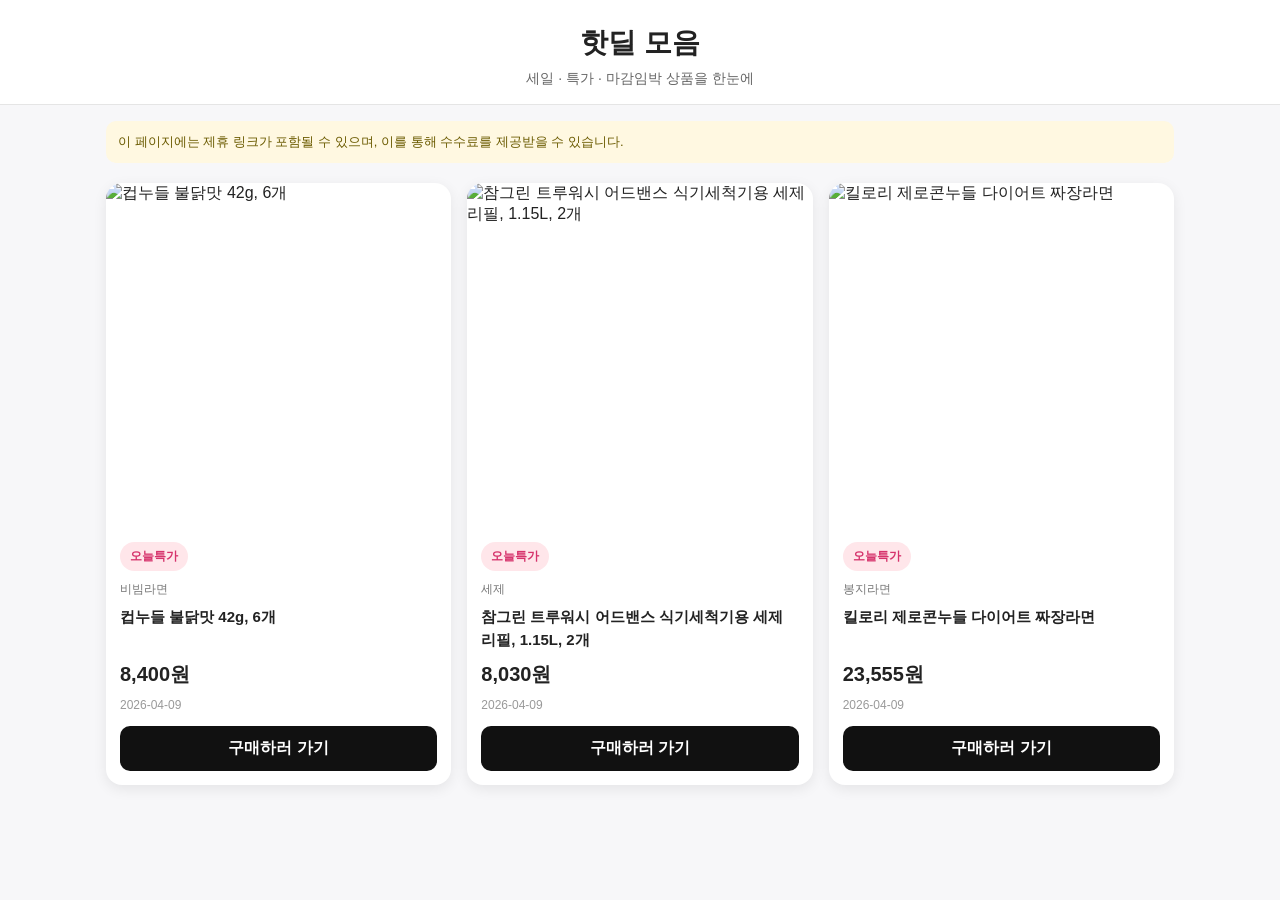
==== index.html @ a5029c5d "Add files via upload" ====
<!DOCTYPE html>
<html lang="ko">
<head>
  <meta charset="UTF-8" />
  <meta name="viewport" content="width=device-width, initial-scale=1.0" />
  <title>핫딜 모음</title>
  <link rel="stylesheet" href="style.css" />
</head>
<body>
  <header class="header">
    <h1>핫딜 모음</h1>
    <p>세일 · 특가 · 마감임박 상품을 한눈에</p>
  </header>

  <section class="notice">
    <p>이 페이지에는 제휴 링크가 포함될 수 있으며, 이를 통해 수수료를 제공받을 수 있습니다.</p>
  </section>

  <main class="container">
    <div id="deal-list" class="deal-grid"></div>
  </main>

  <script src="script.js"></script>
</body>
</html>
---- style.css ----
* {
  box-sizing: border-box;
}

body {
  margin: 0;
  font-family: Arial, sans-serif;
  background: #f7f7f9;
  color: #222;
}

.header {
  background: white;
  padding: 24px 16px 16px;
  text-align: center;
  border-bottom: 1px solid #e5e5e5;
}

.header h1 {
  margin: 0 0 8px;
  font-size: 28px;
}

.header p {
  margin: 0;
  color: #666;
  font-size: 14px;
}

.notice {
  max-width: 1100px;
  margin: 16px auto 0;
  padding: 0 16px;
}

.notice p {
  margin: 0;
  background: #fff8e1;
  color: #6b5b00;
  padding: 12px;
  border-radius: 10px;
  font-size: 13px;
}

.container {
  max-width: 1100px;
  margin: 20px auto;
  padding: 0 16px 30px;
}

.deal-grid {
  display: grid;
  grid-template-columns: repeat(auto-fit, minmax(220px, 1fr));
  gap: 16px;
}

.deal-card {
  background: white;
  border-radius: 16px;
  overflow: hidden;
  box-shadow: 0 4px 14px rgba(0, 0, 0, 0.08);
}

.deal-card img {
  width: 100%;
  aspect-ratio: 1 / 1;
  object-fit: cover;
  display: block;
}

.deal-content {
  padding: 14px;
}

.badge {
  display: inline-block;
  padding: 6px 10px;
  border-radius: 999px;
  background: #ffe6ea;
  color: #d6336c;
  font-size: 12px;
  font-weight: bold;
  margin-bottom: 10px;
}

.category {
  font-size: 12px;
  color: #777;
  margin-bottom: 8px;
}

.title {
  font-size: 15px;
  font-weight: bold;
  line-height: 1.5;
  margin-bottom: 10px;
  min-height: 45px;
}

.price {
  font-size: 20px;
  font-weight: bold;
  margin-bottom: 10px;
}

.date {
  font-size: 12px;
  color: #999;
  margin-bottom: 14px;
}

.buy-button {
  display: inline-block;
  width: 100%;
  text-align: center;
  text-decoration: none;
  background: #111;
  color: white;
  padding: 12px;
  border-radius: 10px;
  font-weight: bold;
}
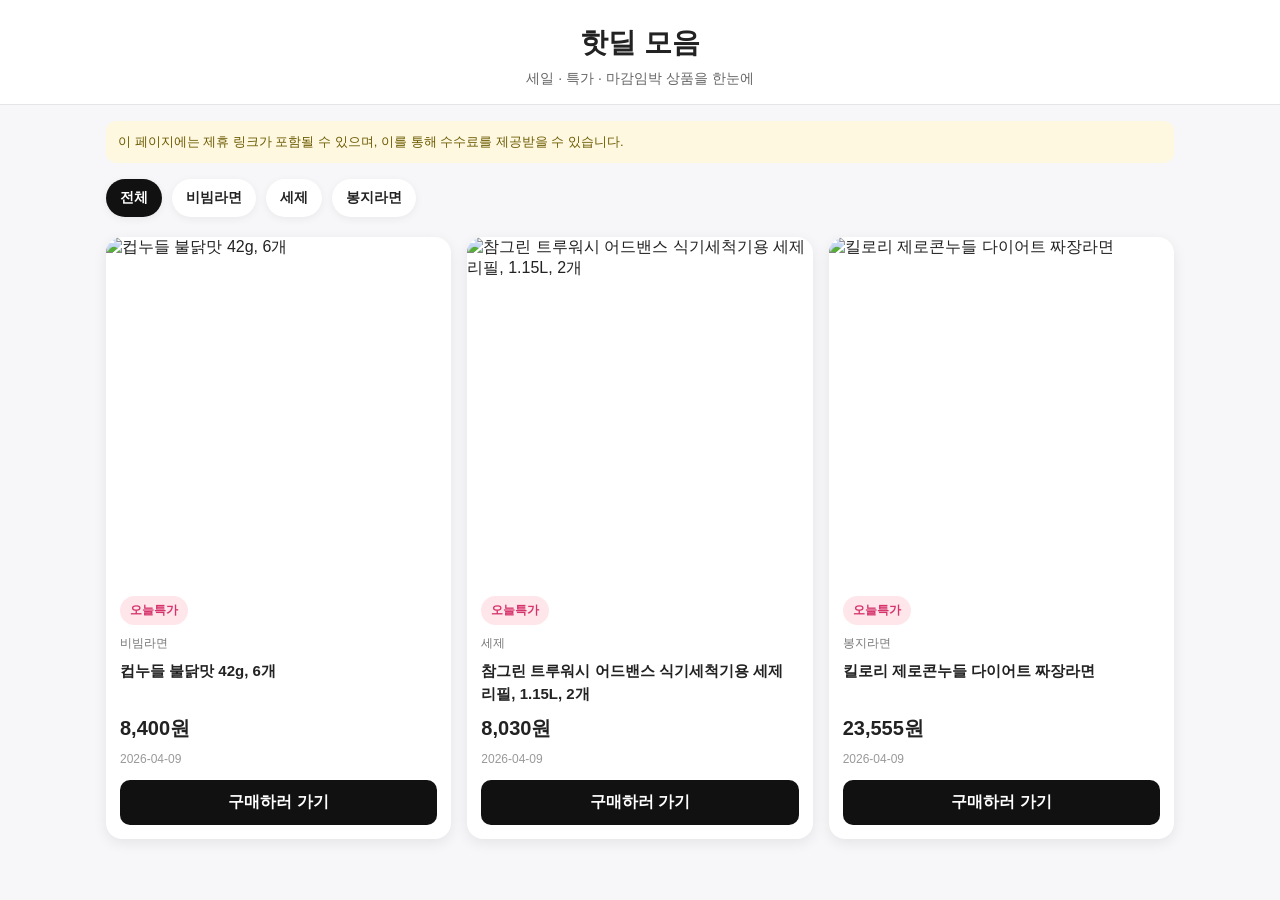
==== commit 1ed46ae7: "Add files via upload" ====
--- a/index.html
+++ b/index.html
@@ -16,6 +16,10 @@
     <p>이 페이지에는 제휴 링크가 포함될 수 있으며, 이를 통해 수수료를 제공받을 수 있습니다.</p>
   </section>
 
+  <section class="filter-wrap">
+  <div id="category-buttons" class="category-buttons"></div>
+</section>
+
   <main class="container">
     <div id="deal-list" class="deal-grid"></div>
   </main>
--- a/style.css
+++ b/style.css
@@ -119,4 +119,32 @@
   padding: 12px;
   border-radius: 10px;
   font-weight: bold;
-}+}
+.filter-wrap {
+  max-width: 1100px;
+  margin: 16px auto 0;
+  padding: 0 16px;
+}
+
+.category-buttons {
+  display: flex;
+  flex-wrap: wrap;
+  gap: 10px;
+}
+
+.category-button {
+  border: none;
+  background: white;
+  color: #222;
+  padding: 10px 14px;
+  border-radius: 999px;
+  font-size: 14px;
+  font-weight: bold;
+  cursor: pointer;
+  box-shadow: 0 2px 8px rgba(0, 0, 0, 0.06);
+}
+
+.category-button.active {
+  background: #111;
+  color: white;
+}
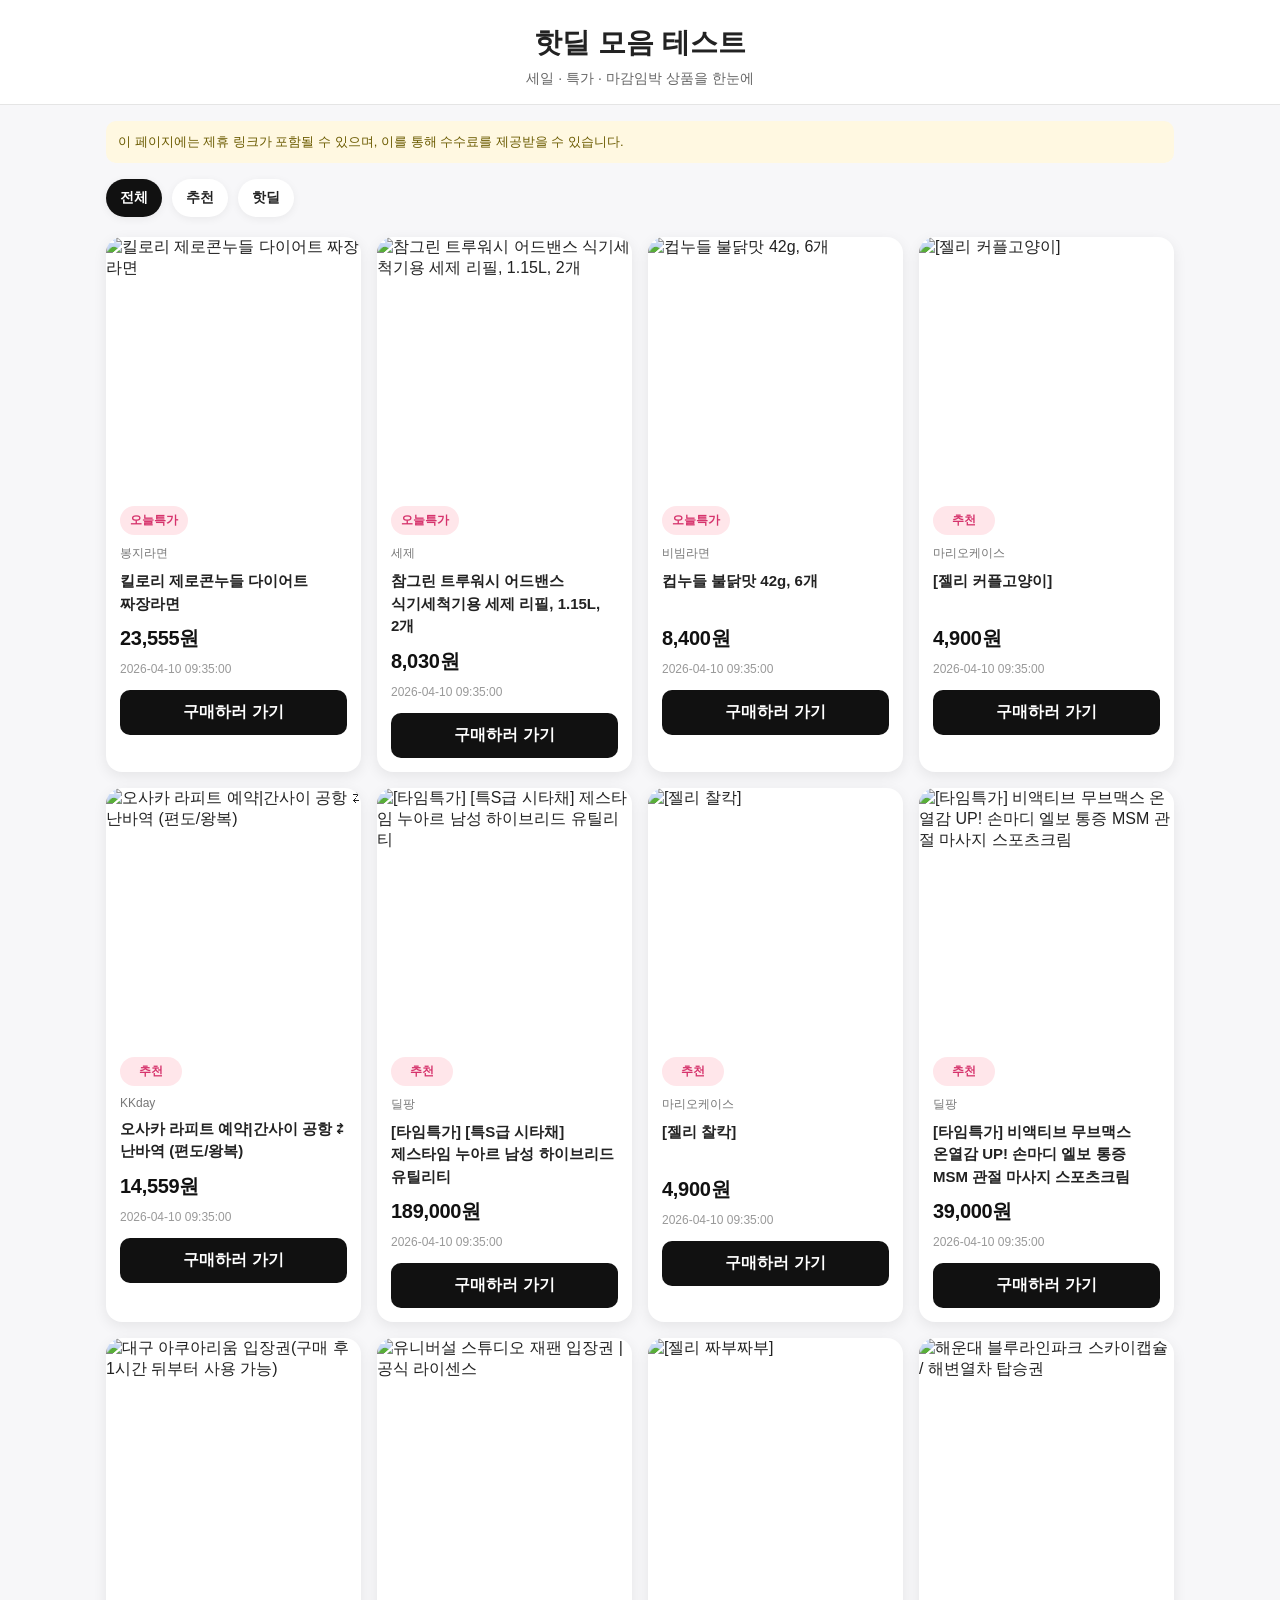
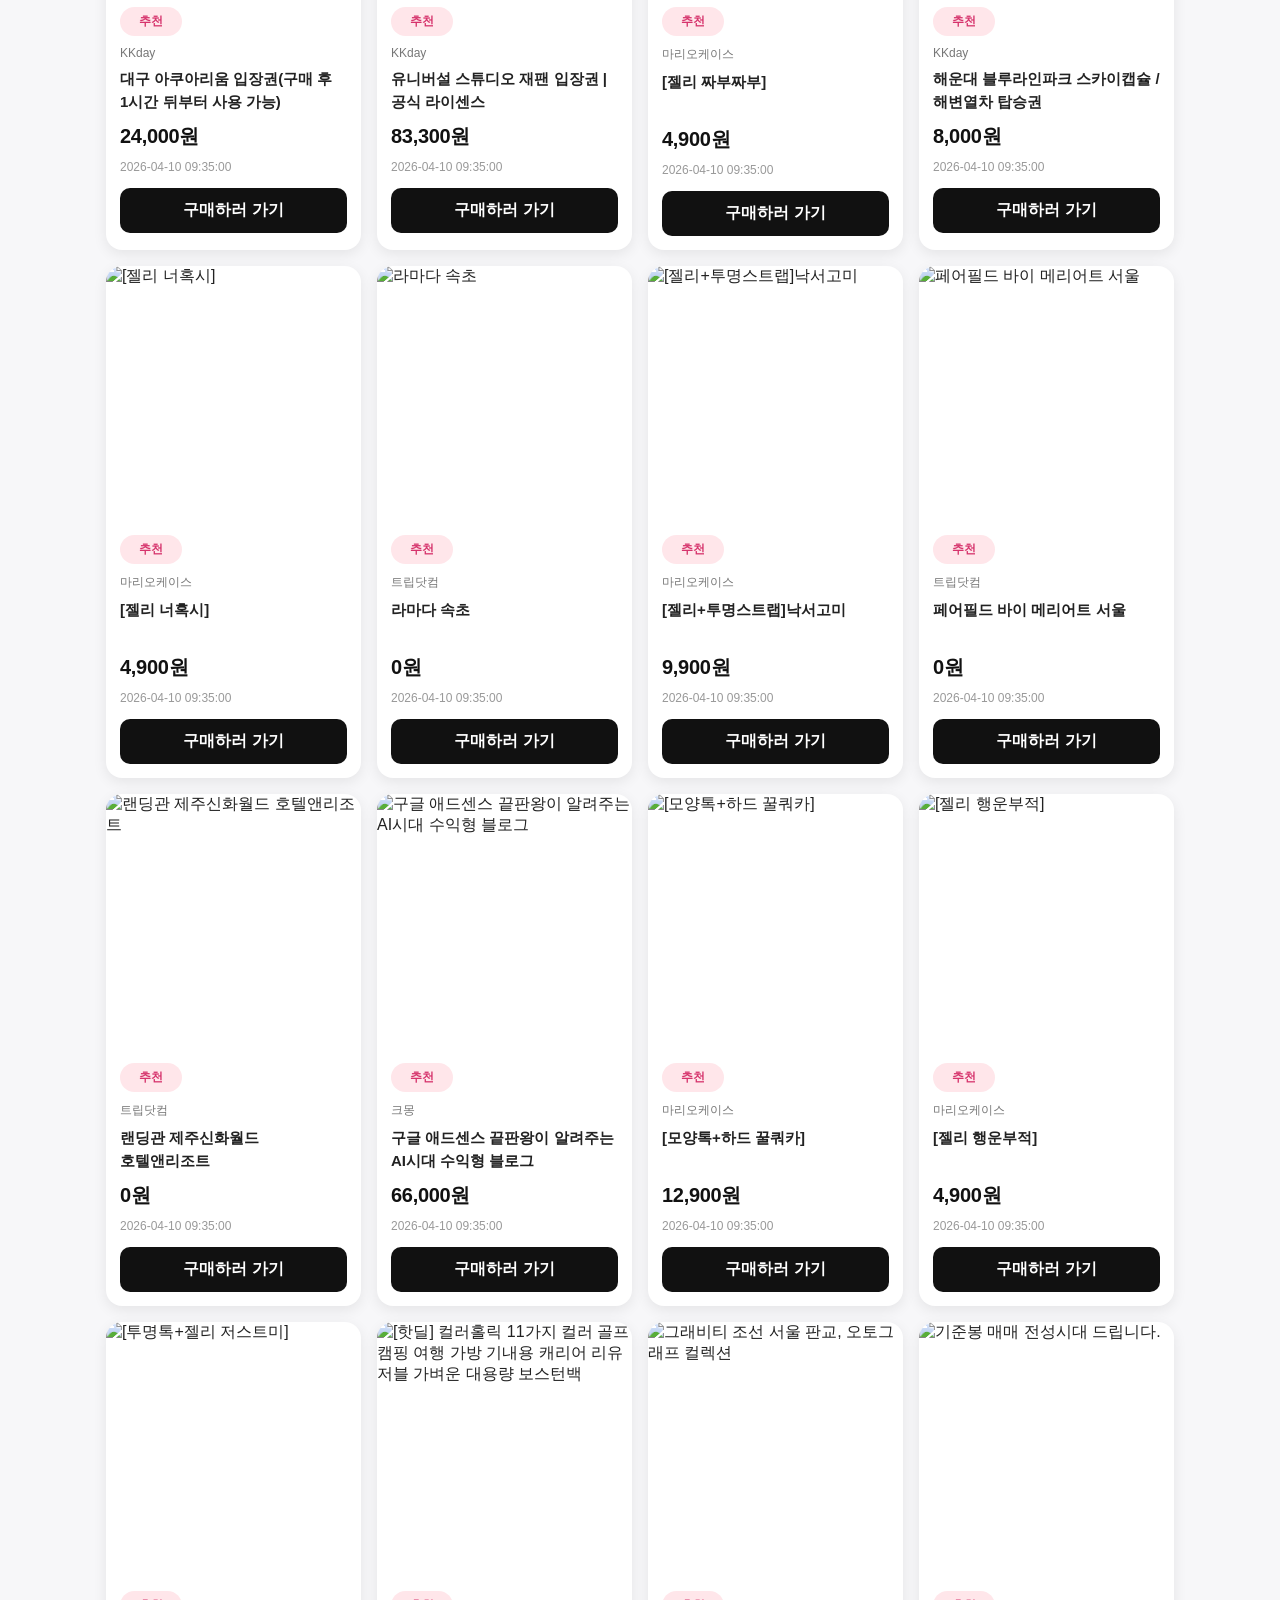
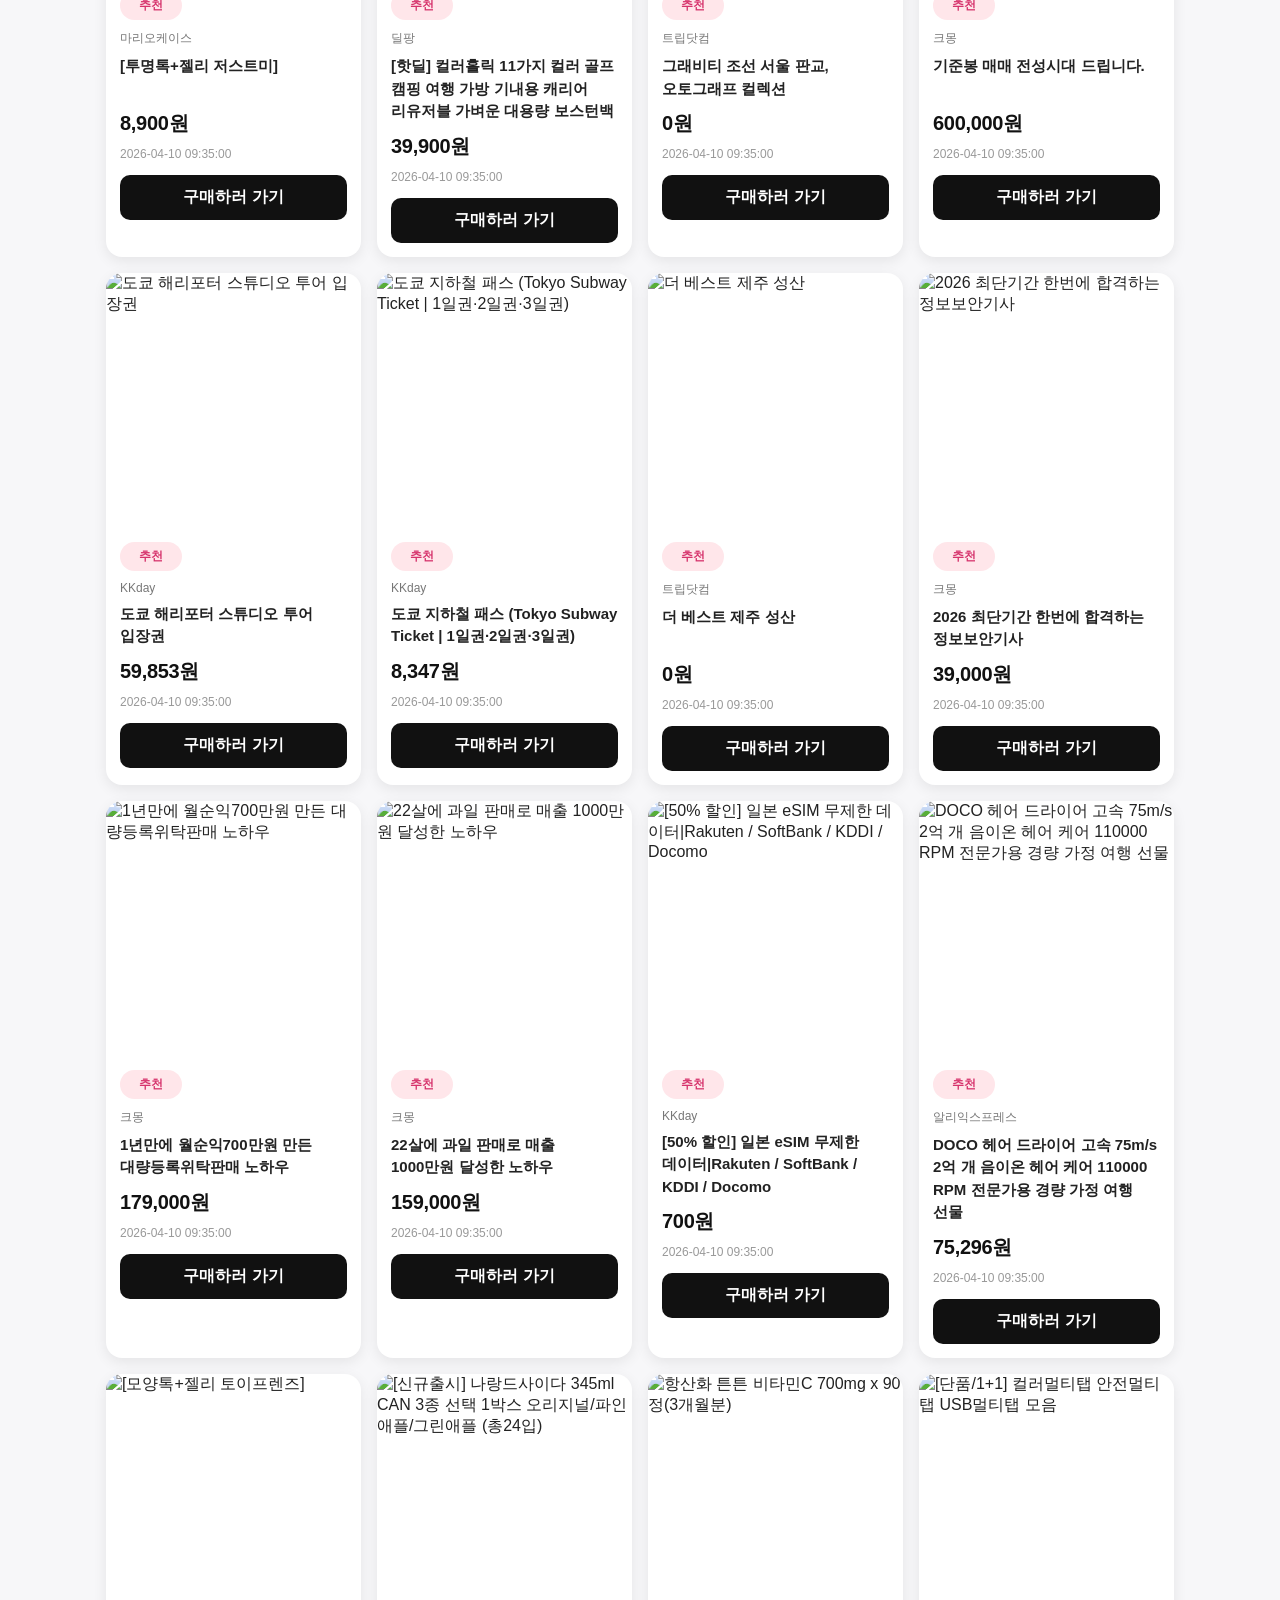
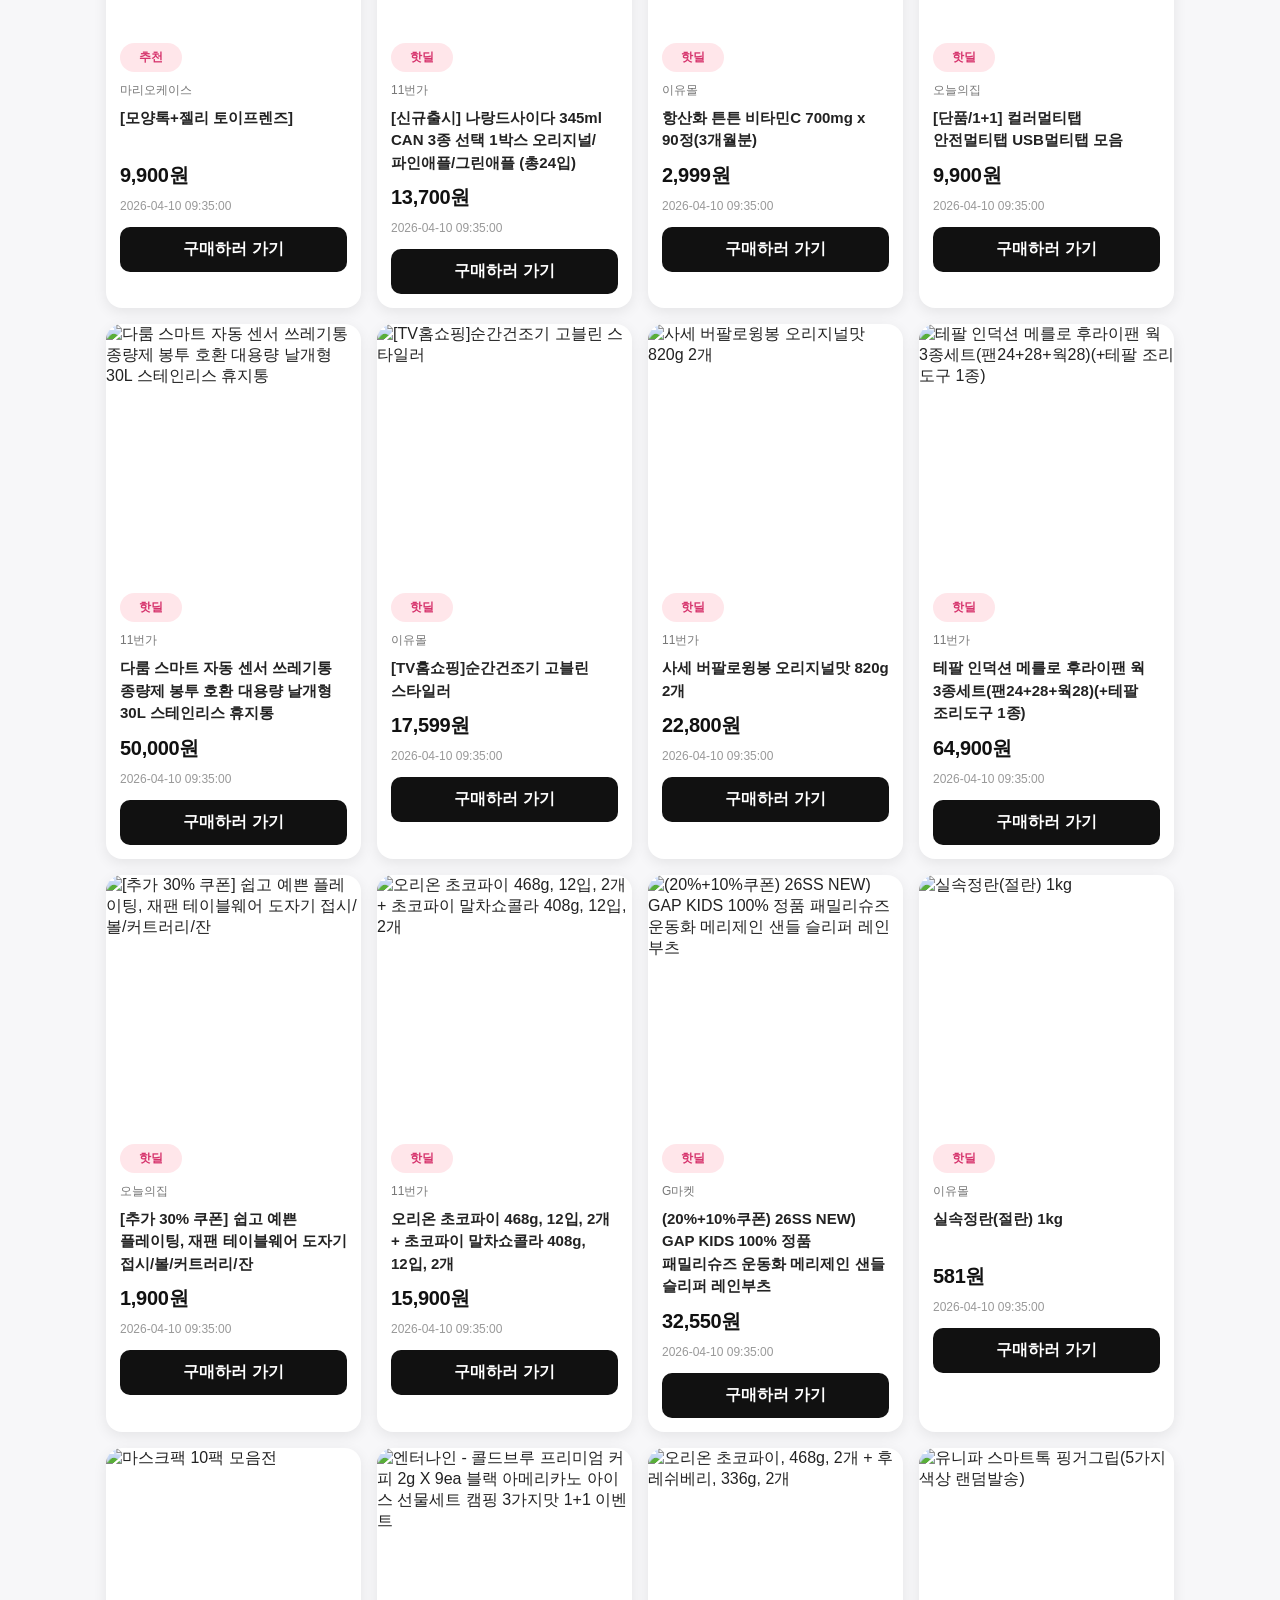
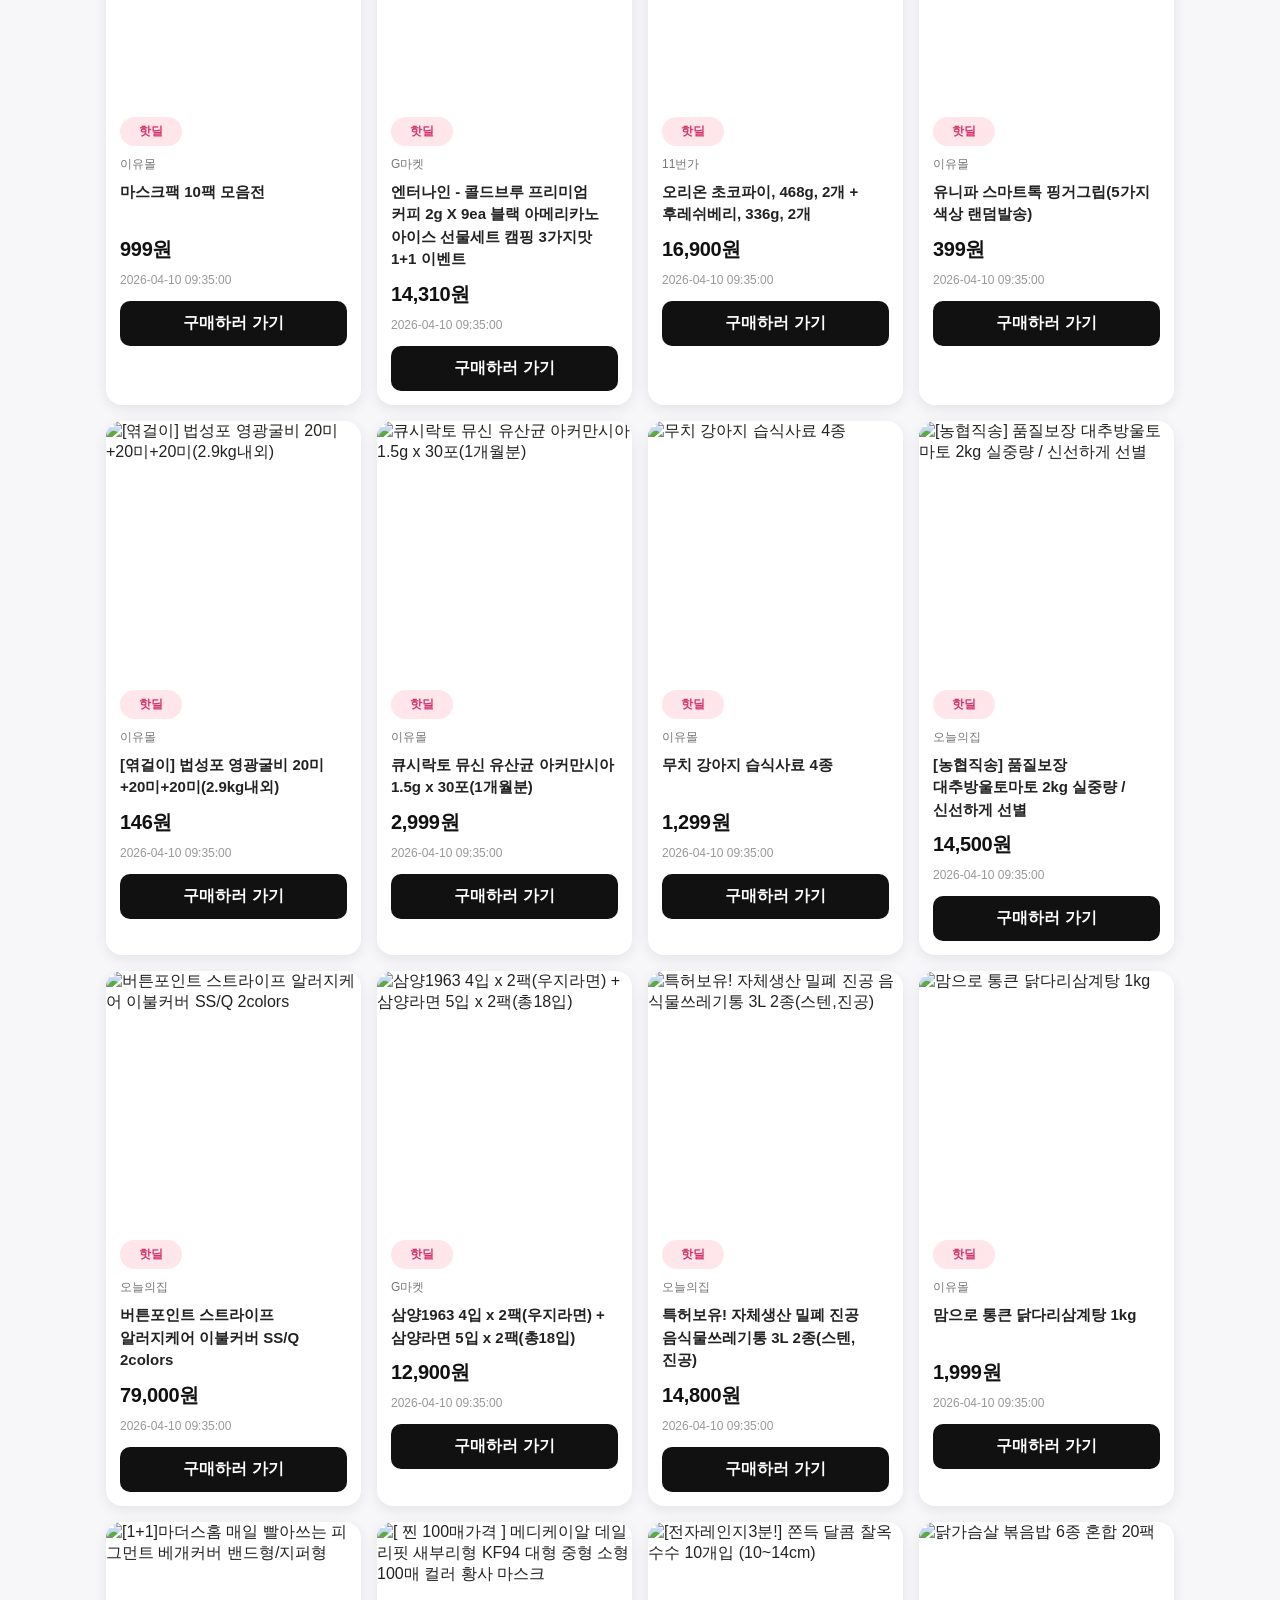
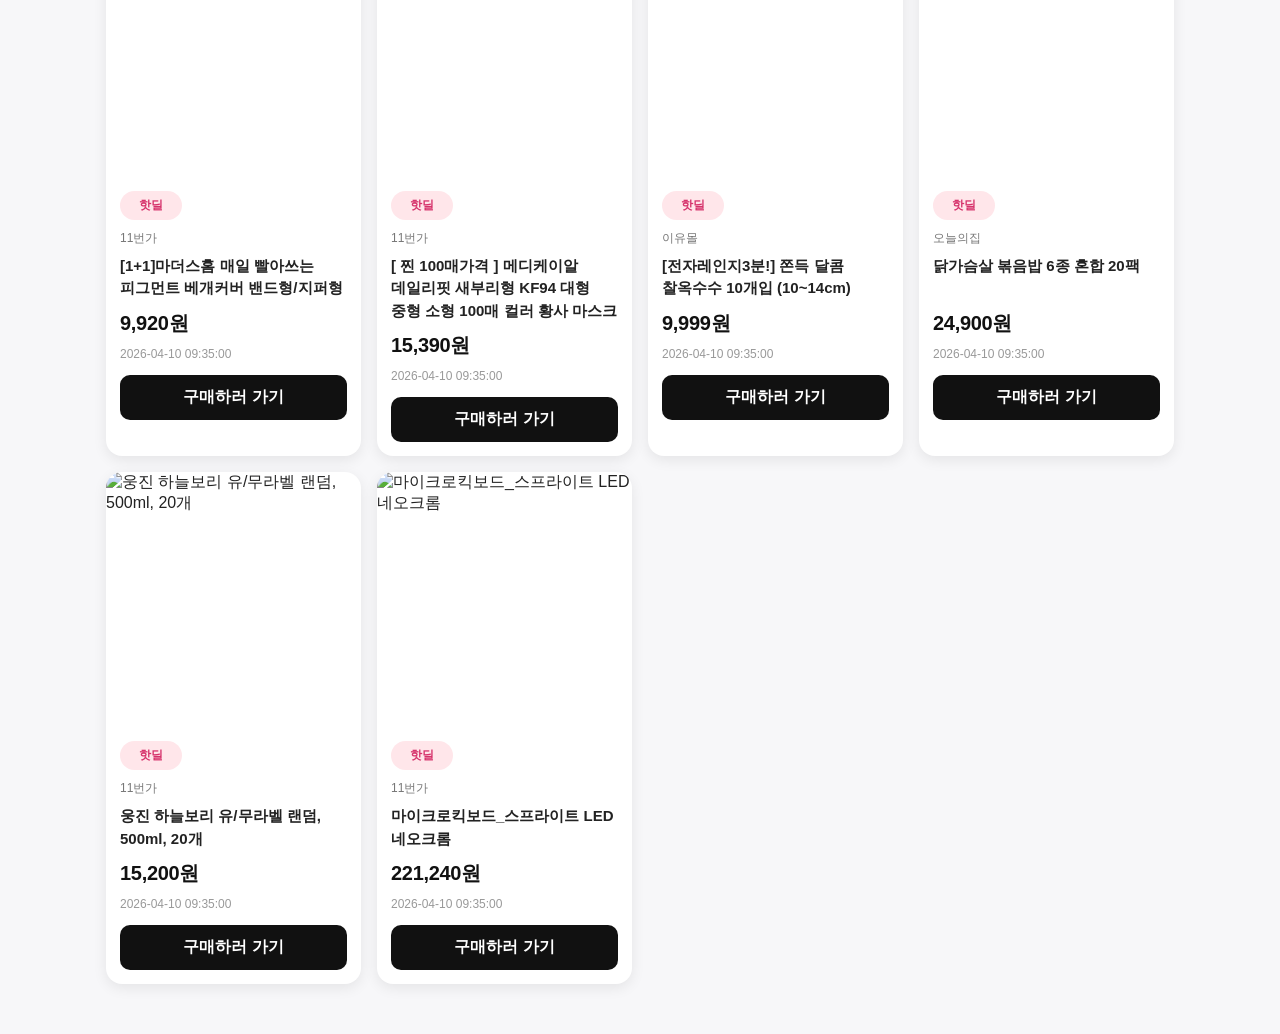
==== commit efa9b2a3: "update root index" ====
--- a/index.html
+++ b/index.html
@@ -8,7 +8,7 @@
 </head>
 <body>
   <header class="header">
-    <h1>핫딜 모음</h1>
+    <h1>핫딜 모음 테스트</h1>
     <p>세일 · 특가 · 마감임박 상품을 한눈에</p>
   </header>
 
--- a/style.css
+++ b/style.css
@@ -148,3 +148,41 @@
   background: #111;
   color: white;
 }
+
+.empty-message {
+  background: white;
+  padding: 20px;
+  border-radius: 16px;
+  text-align: center;
+  color: #666;
+  box-shadow: 0 4px 14px rgba(0, 0, 0, 0.06);
+}
+
+.deal-card {
+  transition: transform 0.15s ease, box-shadow 0.15s ease;
+}
+
+.deal-card:hover {
+  transform: translateY(-3px);
+  box-shadow: 0 8px 18px rgba(0, 0, 0, 0.12);
+}
+
+.badge {
+  display: inline-flex;
+  align-items: center;
+  justify-content: center;
+  min-width: 62px;
+}
+
+.price {
+  color: #111;
+  letter-spacing: -0.3px;
+}
+
+.title {
+  word-break: keep-all;
+}
+
+.buy-button:hover {
+  opacity: 0.92;
+}
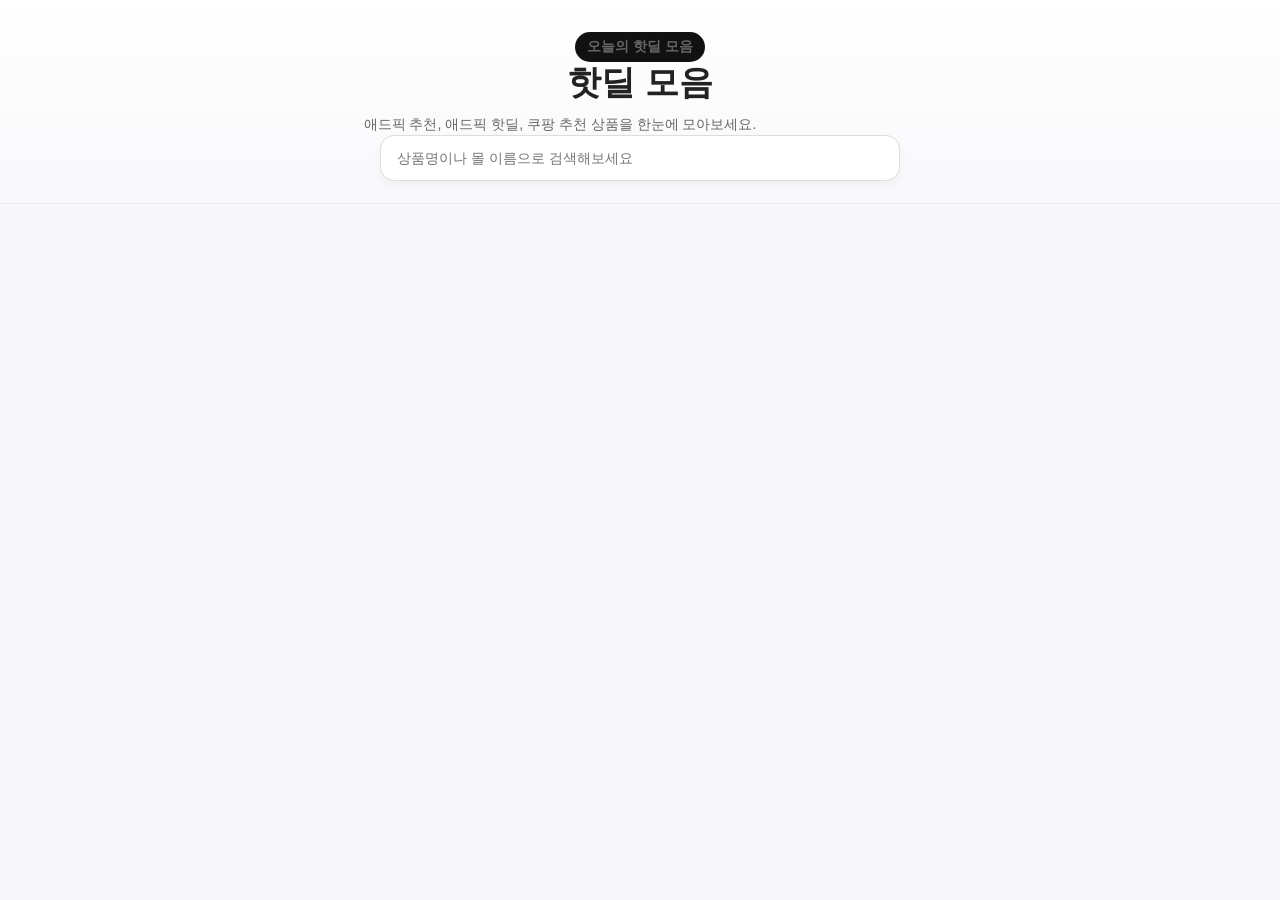
==== commit 8abeb9fb: "auto update deals" ====
--- a/index.html
+++ b/index.html
@@ -7,23 +7,21 @@
   <link rel="stylesheet" href="style.css" />
 </head>
 <body>
-  <header class="header">
-    <h1>핫딜 모음 테스트</h1>
-    <p>세일 · 특가 · 마감임박 상품을 한눈에</p>
-  </header>
+<header class="header">
+  <div class="header-inner">
+    <p class="header-badge">오늘의 핫딜 모음</p>
+    <h1>핫딜 모음</h1>
+    <p class="header-desc">
+      애드픽 추천, 애드픽 핫딜, 쿠팡 추천 상품을 한눈에 모아보세요.
+    </p>
 
-  <section class="notice">
-    <p>이 페이지에는 제휴 링크가 포함될 수 있으며, 이를 통해 수수료를 제공받을 수 있습니다.</p>
-  </section>
-
-  <section class="filter-wrap">
-  <div id="category-buttons" class="category-buttons"></div>
-</section>
-
-  <main class="container">
-    <div id="deal-list" class="deal-grid"></div>
-  </main>
-
-  <script src="script.js"></script>
-</body>
-</html>+    <div class="search-wrap">
+      <input
+        type="text"
+        id="search-input"
+        class="search-input"
+        placeholder="상품명이나 몰 이름으로 검색해보세요"
+      />
+    </div>
+  </div>
+</header>
--- a/style.css
+++ b/style.css
@@ -185,4 +185,96 @@
 
 .buy-button:hover {
   opacity: 0.92;
+}
+.commission {
+  font-size: 13px;
+  color: #d6336c;
+  font-weight: 700;
+  margin-bottom: 10px;
+}
+.header {
+  background: linear-gradient(180deg, #ffffff 0%, #f8f8fb 100%);
+  padding: 32px 16px 22px;
+  text-align: center;
+  border-bottom: 1px solid #ececf2;
+}
+
+.header-inner {
+  max-width: 780px;
+  margin: 0 auto;
+}
+
+.header-badge {
+  display: inline-block;
+  margin: 0 0 12px;
+  padding: 6px 12px;
+  border-radius: 999px;
+  background: #111;
+  color: white;
+  font-size: 12px;
+  font-weight: 700;
+}
+
+.header h1 {
+  margin: 0 0 10px;
+  font-size: 34px;
+  line-height: 1.2;
+}
+
+.header-desc {
+  margin: 0 auto 18px;
+  color: #666;
+  font-size: 15px;
+  line-height: 1.6;
+  max-width: 620px;
+}
+
+.search-wrap {
+  display: flex;
+  justify-content: center;
+}
+
+.search-input {
+  width: 100%;
+  max-width: 520px;
+  padding: 14px 16px;
+  border: 1px solid #ddd;
+  border-radius: 14px;
+  font-size: 14px;
+  outline: none;
+  background: white;
+  box-shadow: 0 4px 10px rgba(0, 0, 0, 0.04);
+}
+
+.search-input:focus {
+  border-color: #111;
+}
+
+.filter-wrap {
+  max-width: 1100px;
+  margin: 18px auto 0;
+  padding: 0 16px;
+}
+
+.category-buttons {
+  display: flex;
+  flex-wrap: wrap;
+  gap: 10px;
+}
+
+.category-button {
+  border: none;
+  background: white;
+  color: #222;
+  padding: 10px 14px;
+  border-radius: 999px;
+  font-size: 14px;
+  font-weight: 700;
+  cursor: pointer;
+  box-shadow: 0 2px 8px rgba(0, 0, 0, 0.06);
+}
+
+.category-button.active {
+  background: #111;
+  color: white;
 }
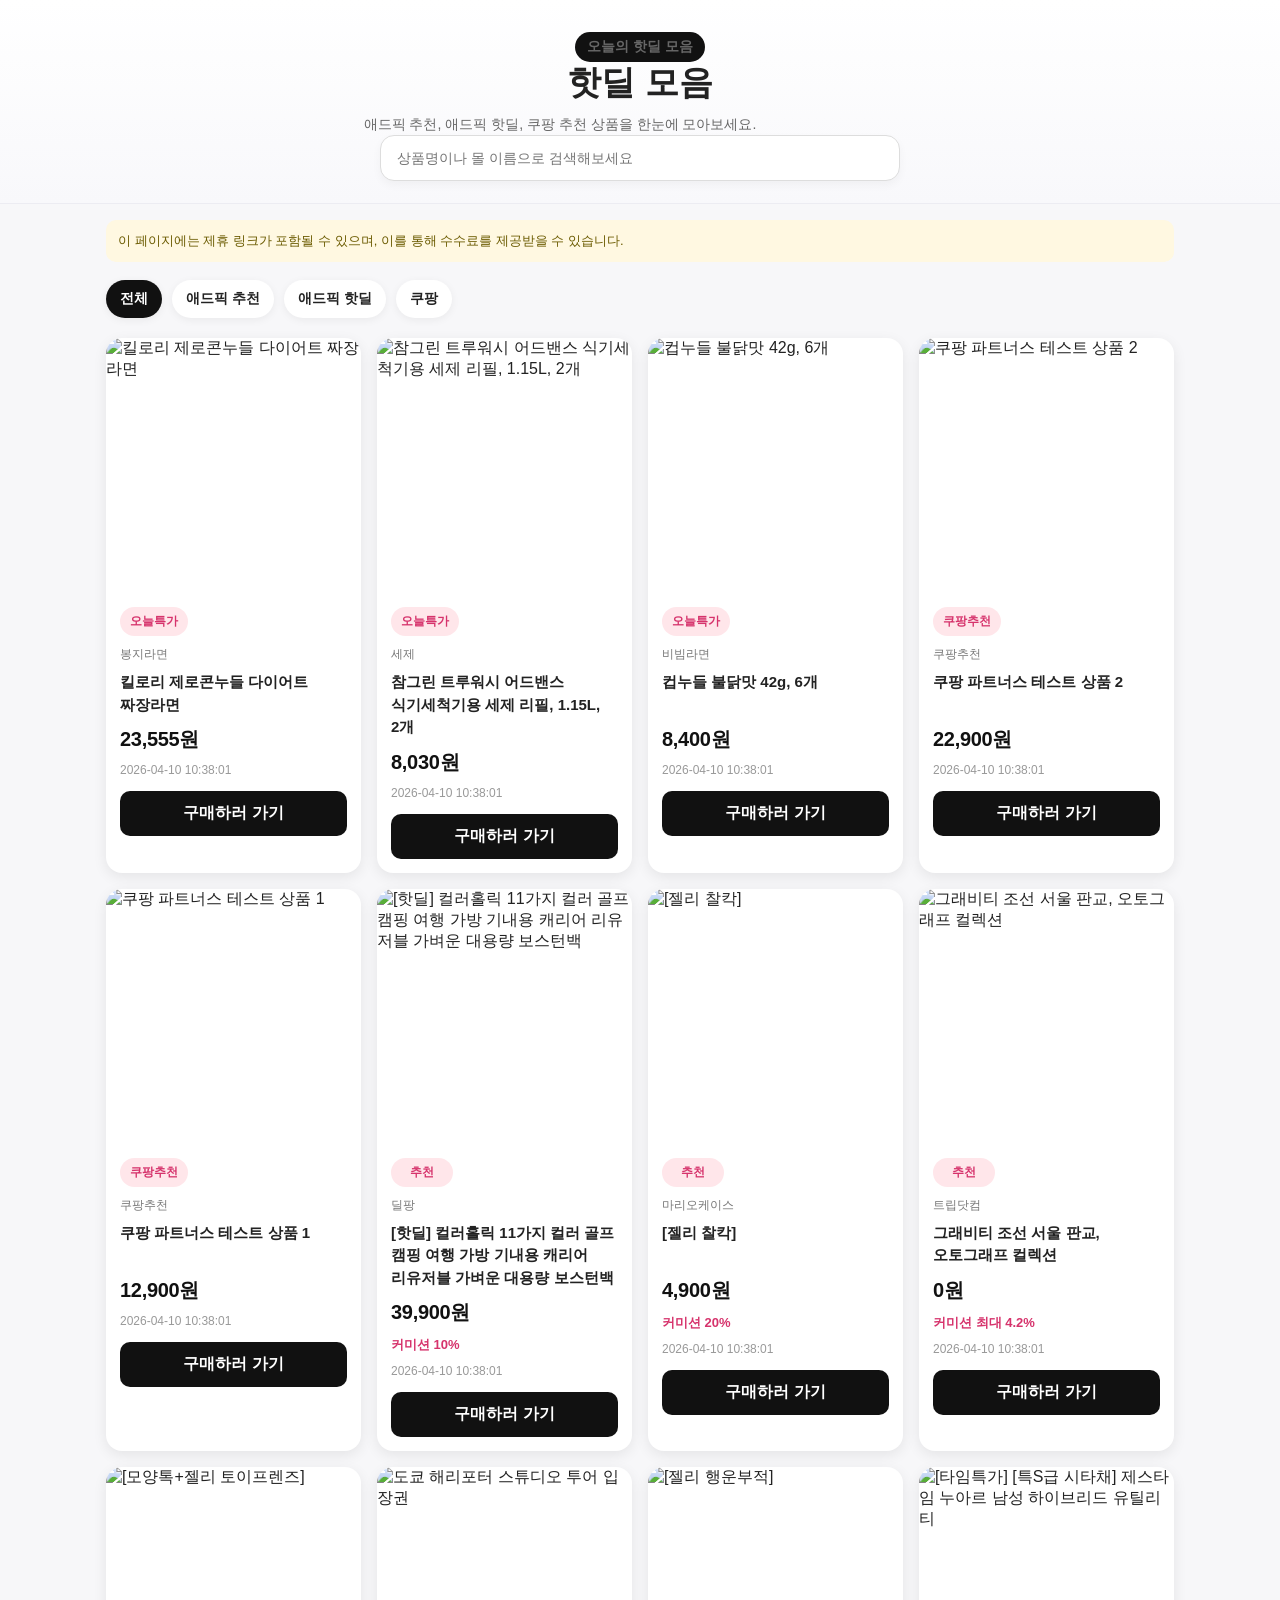
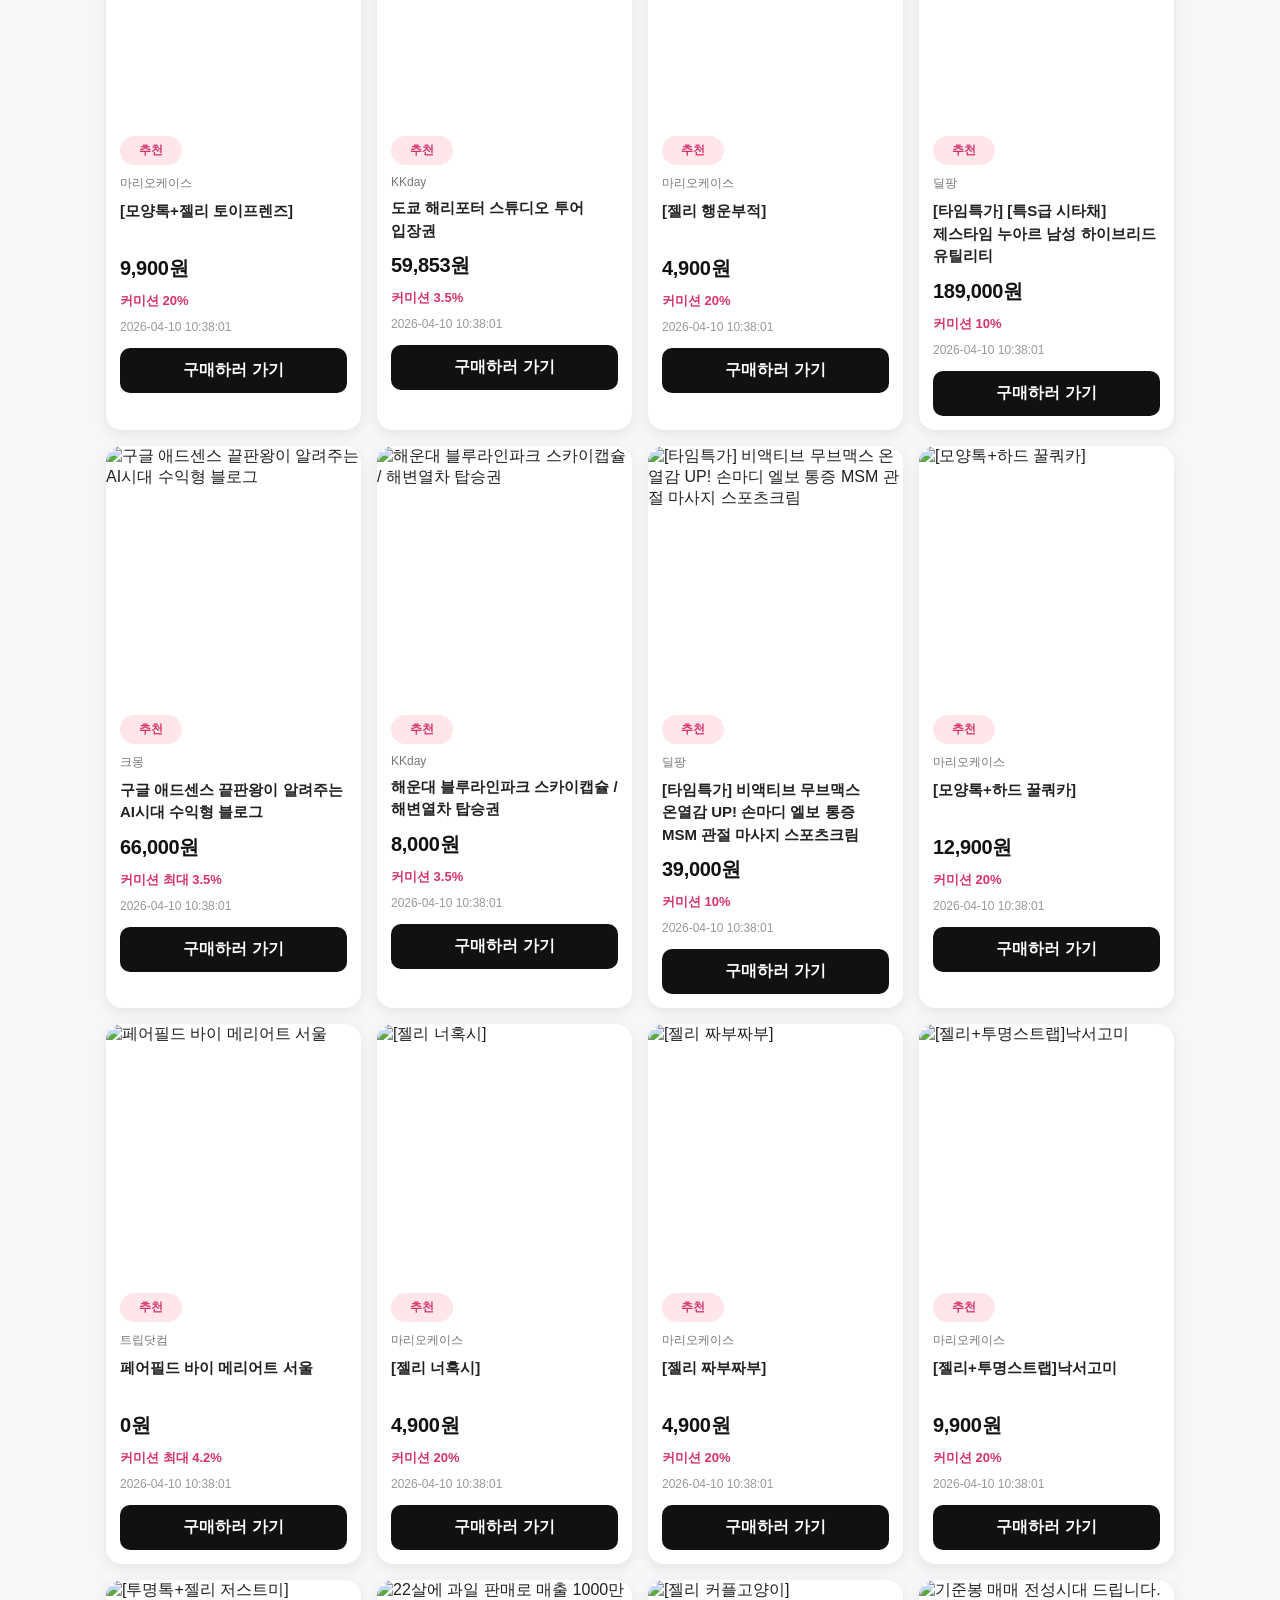
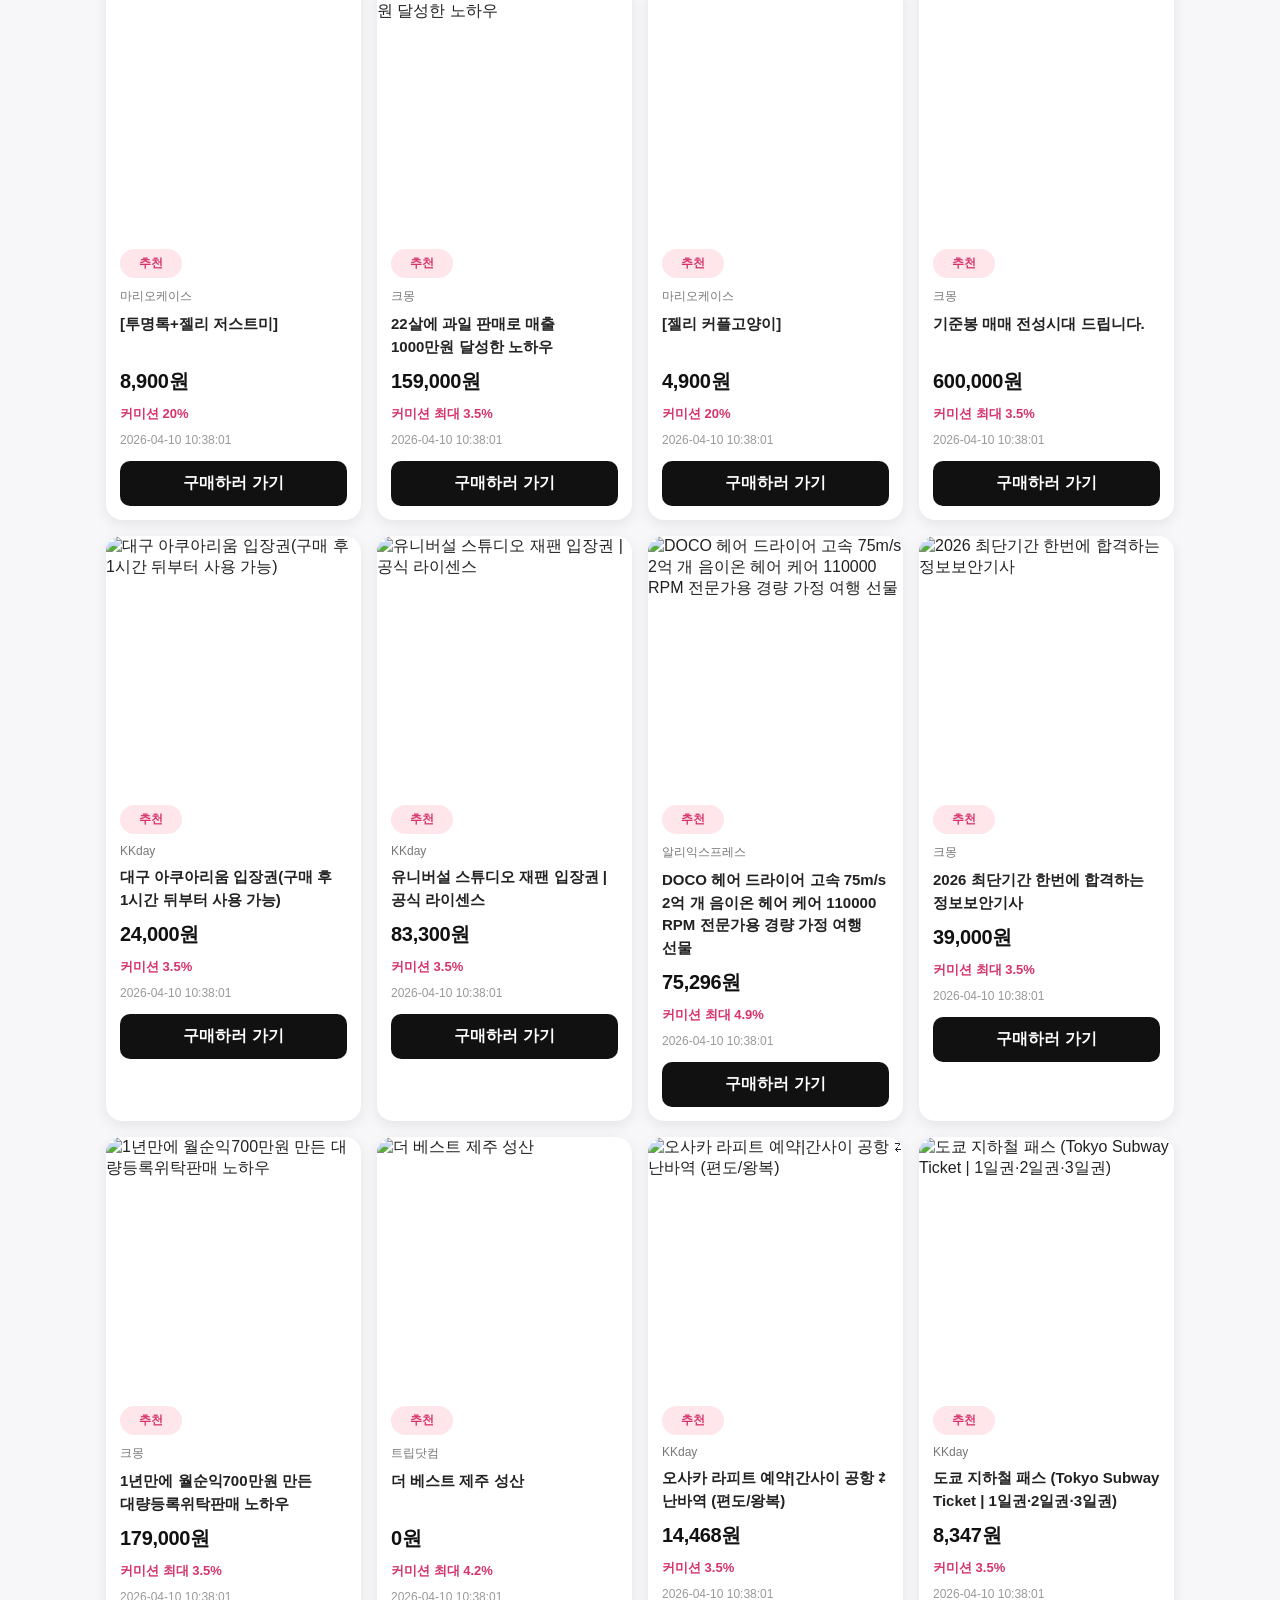
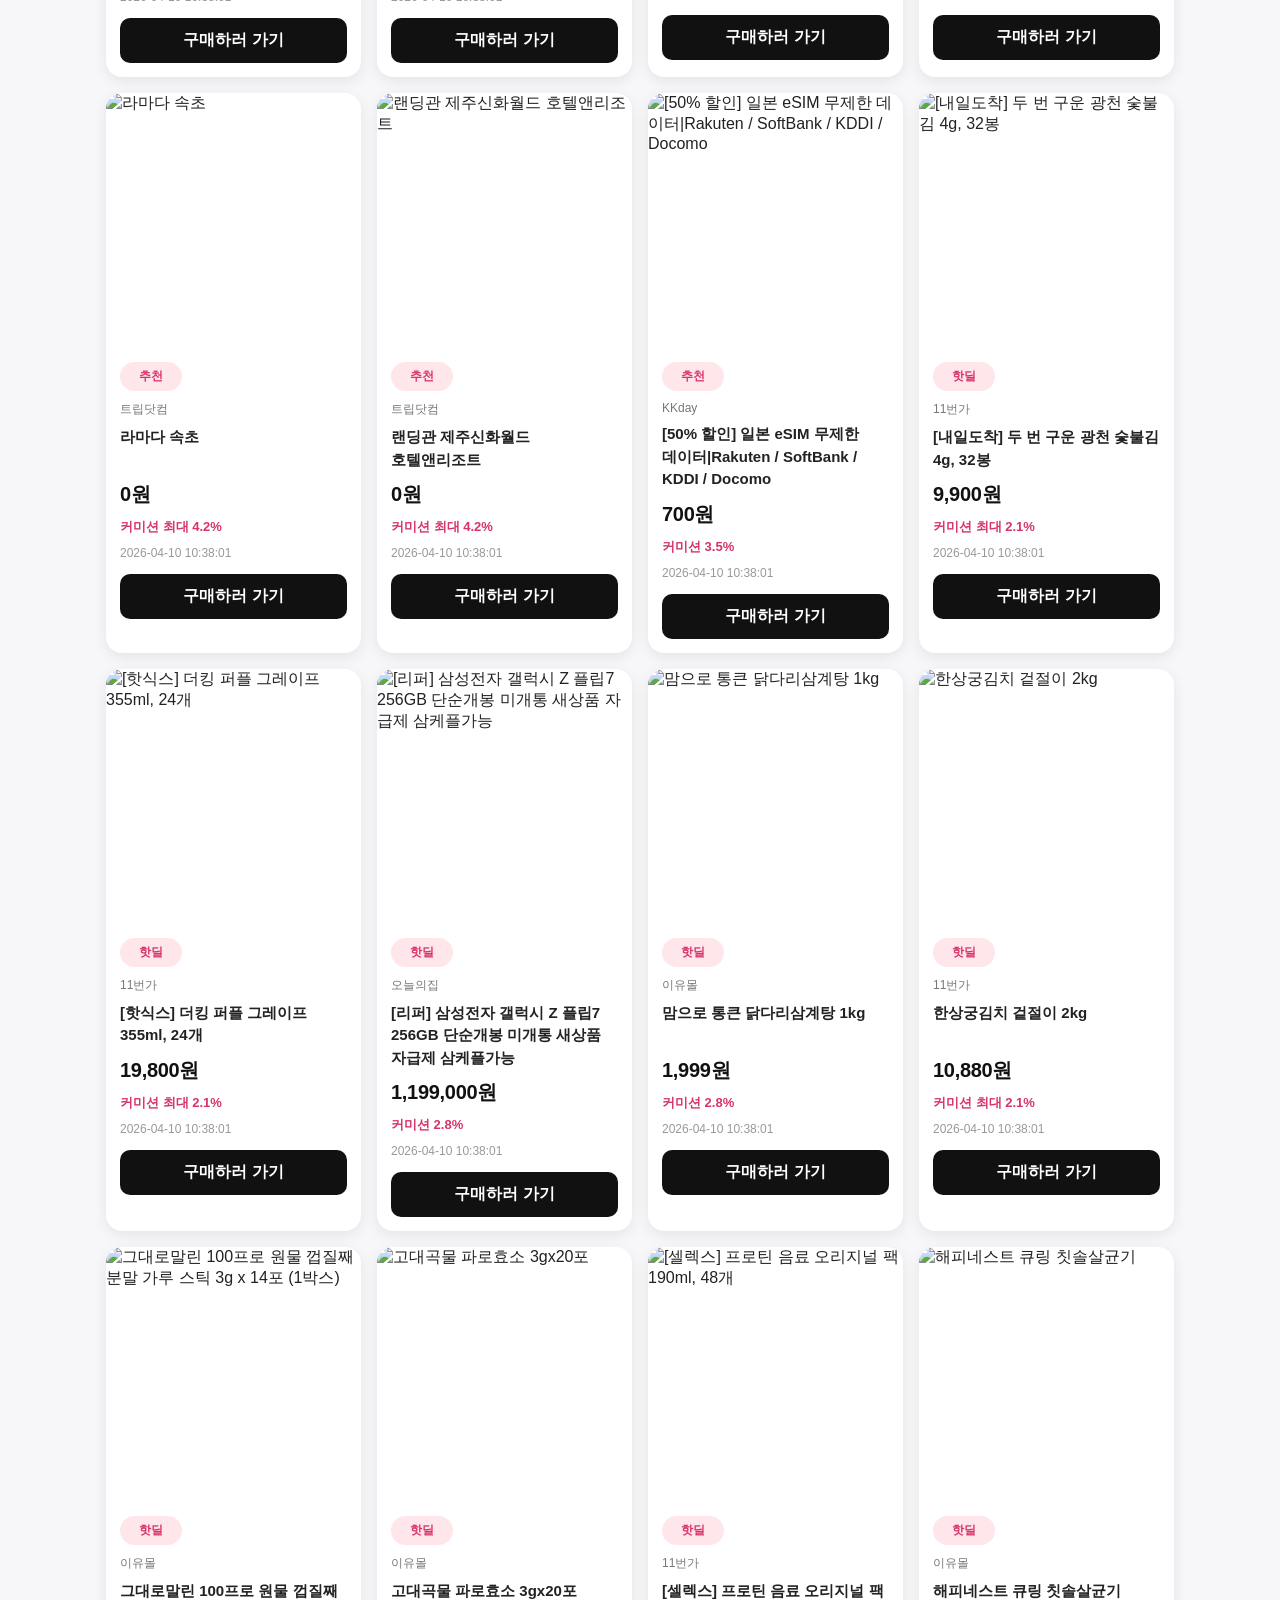
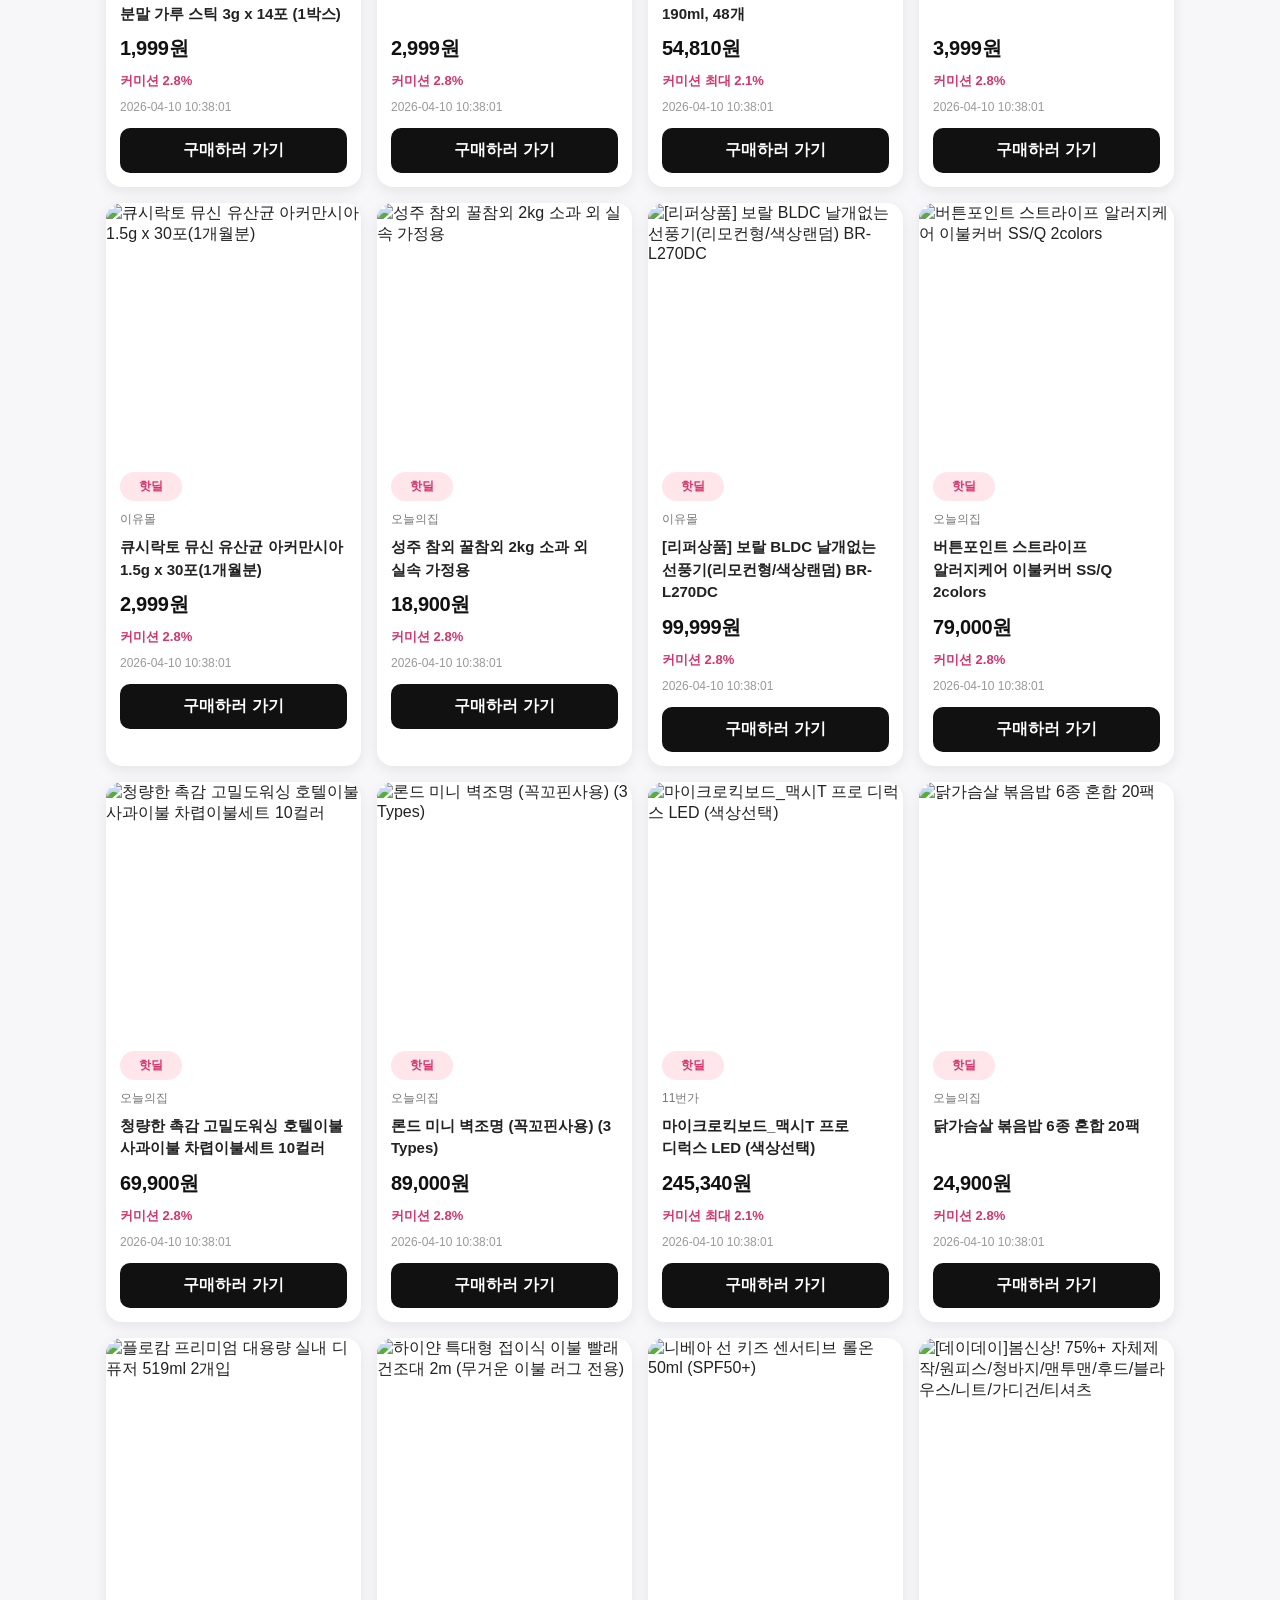
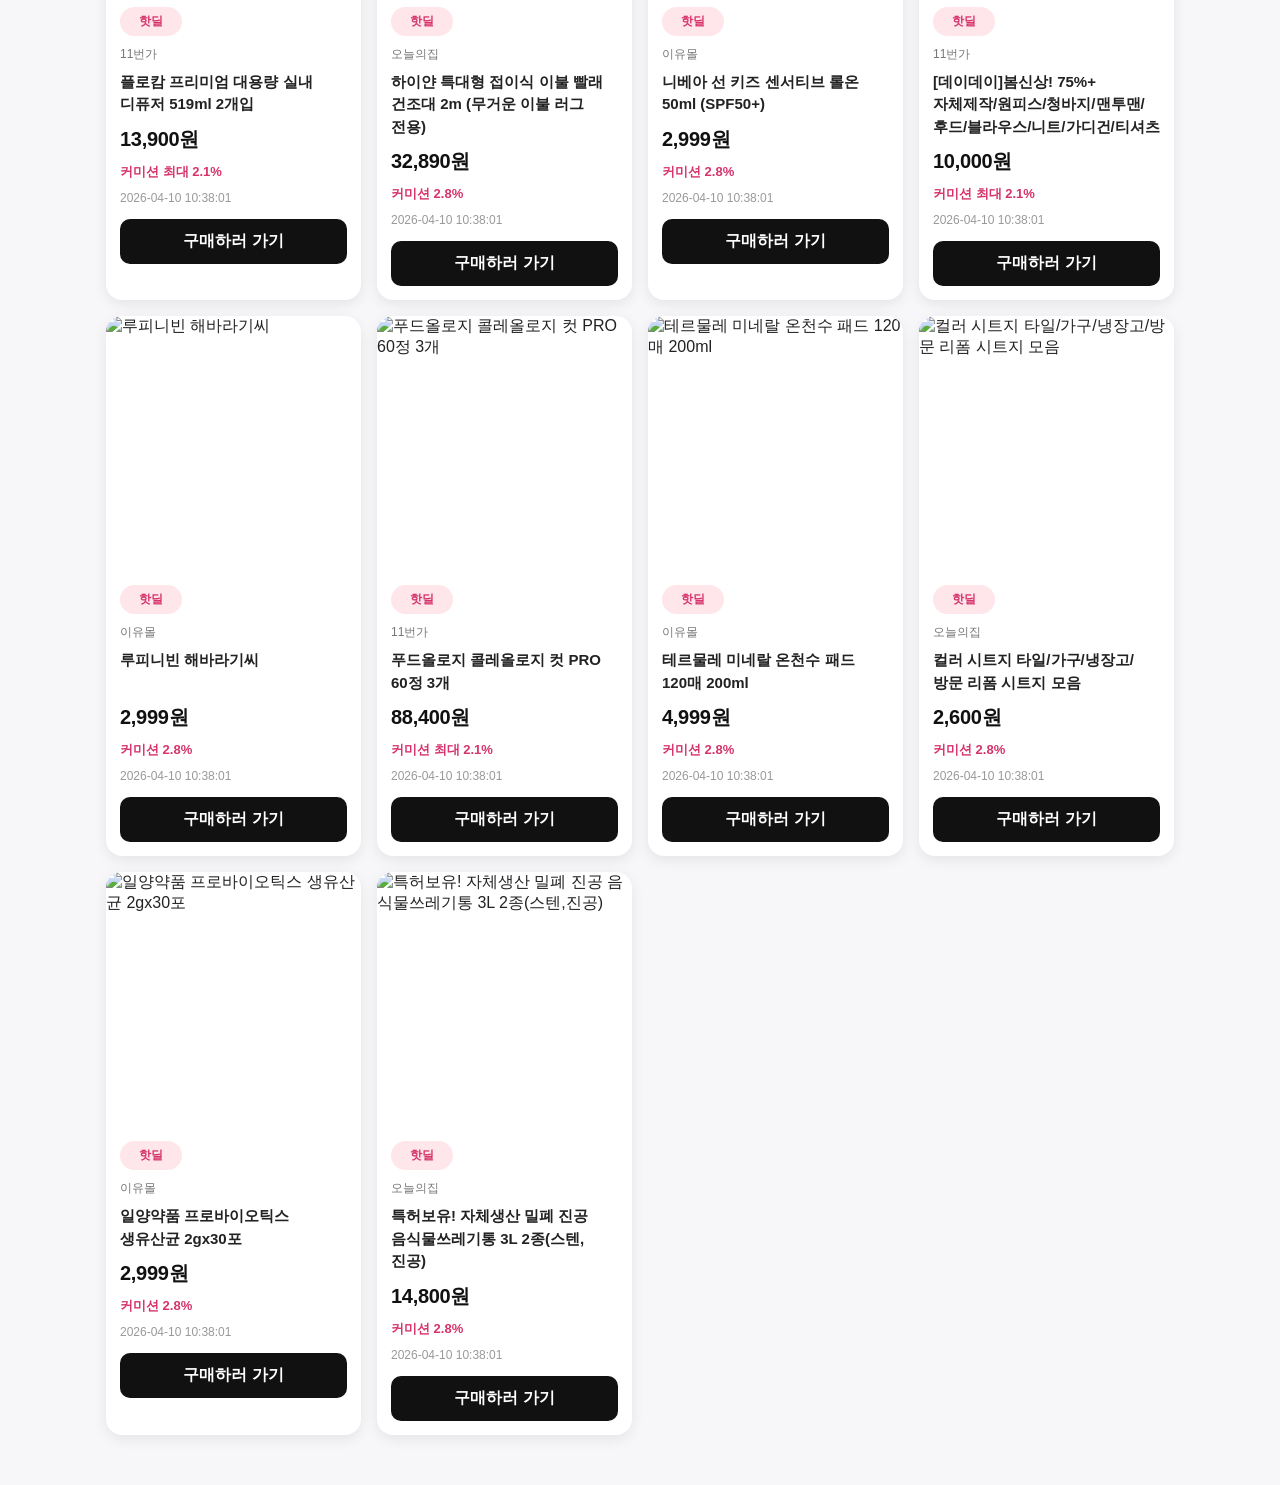
==== commit d2985684: "auto update deals" ====
--- a/index.html
+++ b/index.html
@@ -4,24 +4,40 @@
   <meta charset="UTF-8" />
   <meta name="viewport" content="width=device-width, initial-scale=1.0" />
   <title>핫딜 모음</title>
-  <link rel="stylesheet" href="style.css" />
+  <link rel="stylesheet" href="./style.css" />
 </head>
 <body>
-<header class="header">
-  <div class="header-inner">
-    <p class="header-badge">오늘의 핫딜 모음</p>
-    <h1>핫딜 모음</h1>
-    <p class="header-desc">
-      애드픽 추천, 애드픽 핫딜, 쿠팡 추천 상품을 한눈에 모아보세요.
-    </p>
+  <header class="header">
+    <div class="header-inner">
+      <p class="header-badge">오늘의 핫딜 모음</p>
+      <h1>핫딜 모음</h1>
+      <p class="header-desc">
+        애드픽 추천, 애드픽 핫딜, 쿠팡 추천 상품을 한눈에 모아보세요.
+      </p>
 
-    <div class="search-wrap">
-      <input
-        type="text"
-        id="search-input"
-        class="search-input"
-        placeholder="상품명이나 몰 이름으로 검색해보세요"
-      />
+      <div class="search-wrap">
+        <input
+          type="text"
+          id="search-input"
+          class="search-input"
+          placeholder="상품명이나 몰 이름으로 검색해보세요"
+        />
+      </div>
     </div>
-  </div>
-</header>+  </header>
+
+  <section class="notice">
+    <p>이 페이지에는 제휴 링크가 포함될 수 있으며, 이를 통해 수수료를 제공받을 수 있습니다.</p>
+  </section>
+
+  <section class="filter-wrap">
+    <div id="category-buttons" class="category-buttons"></div>
+  </section>
+
+  <main class="container">
+    <div id="deal-list" class="deal-grid"></div>
+  </main>
+
+  <script src="./script.js"></script>
+</body>
+</html>
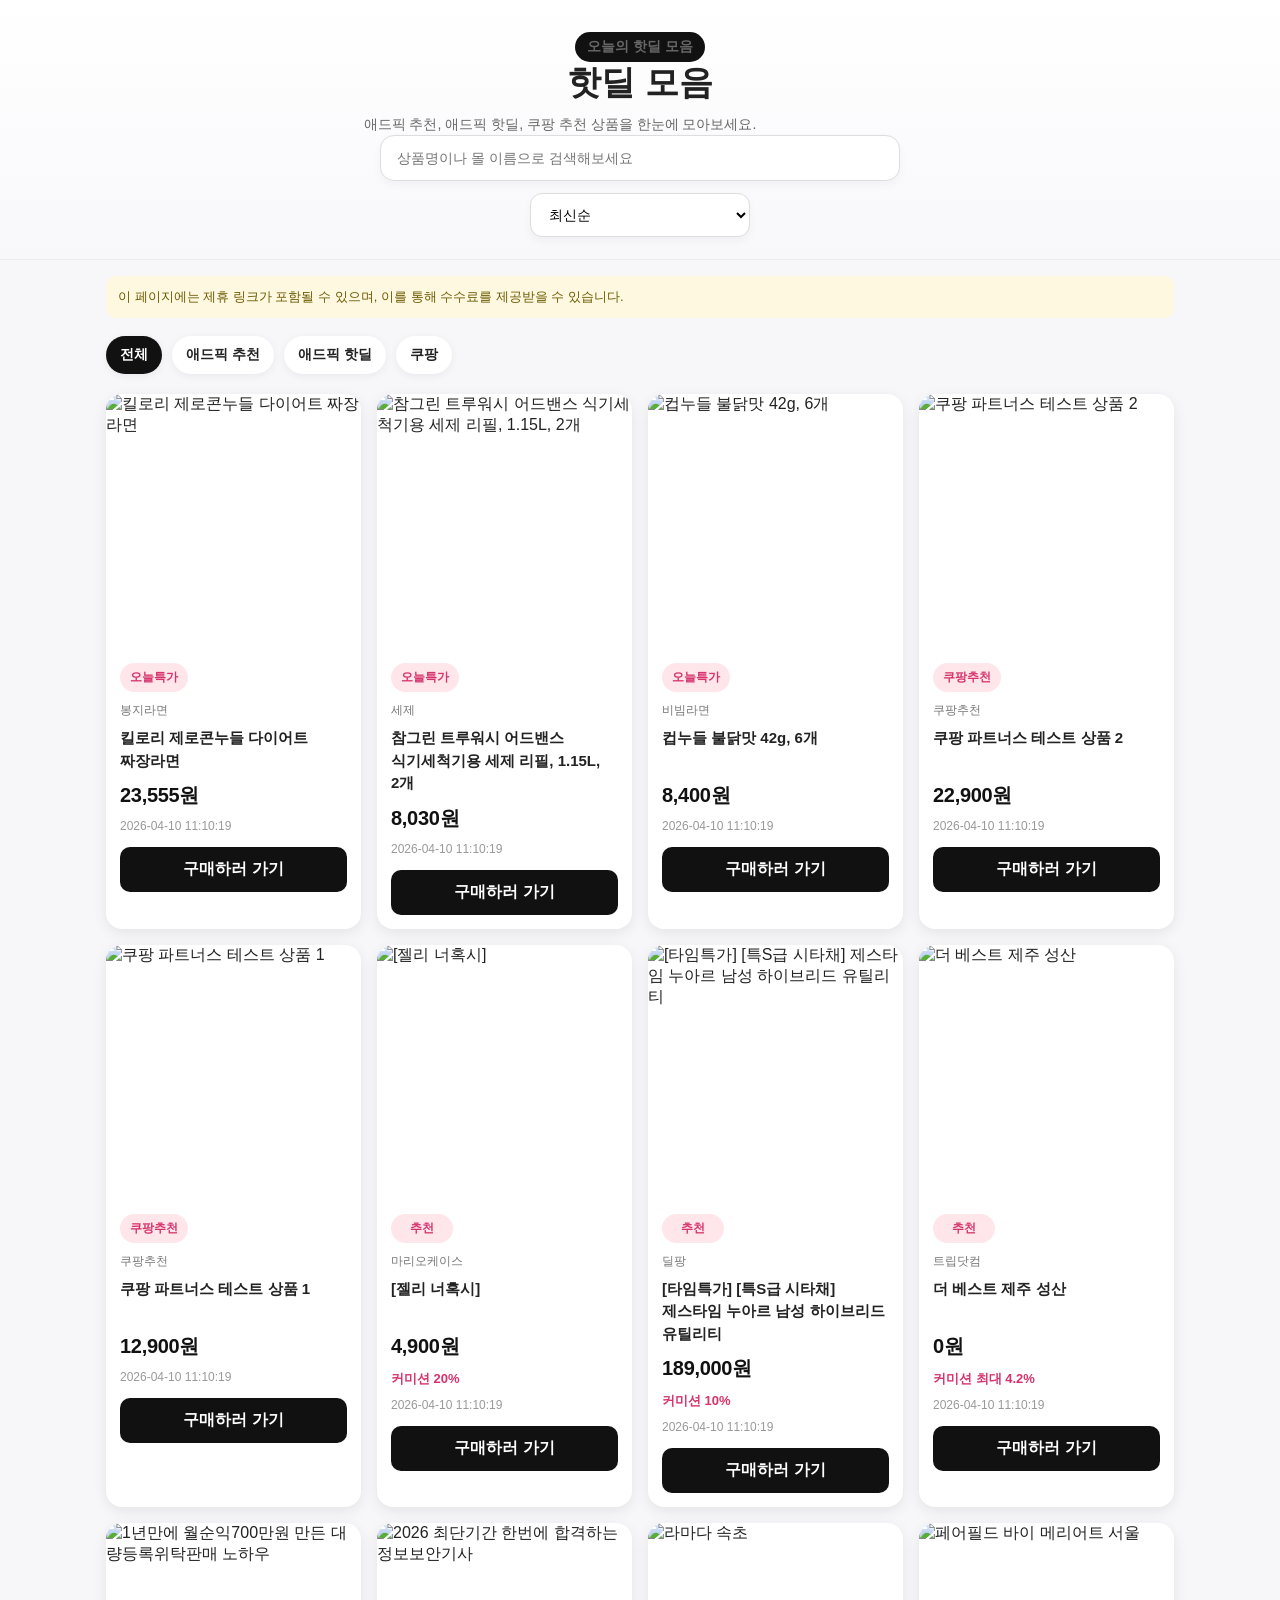
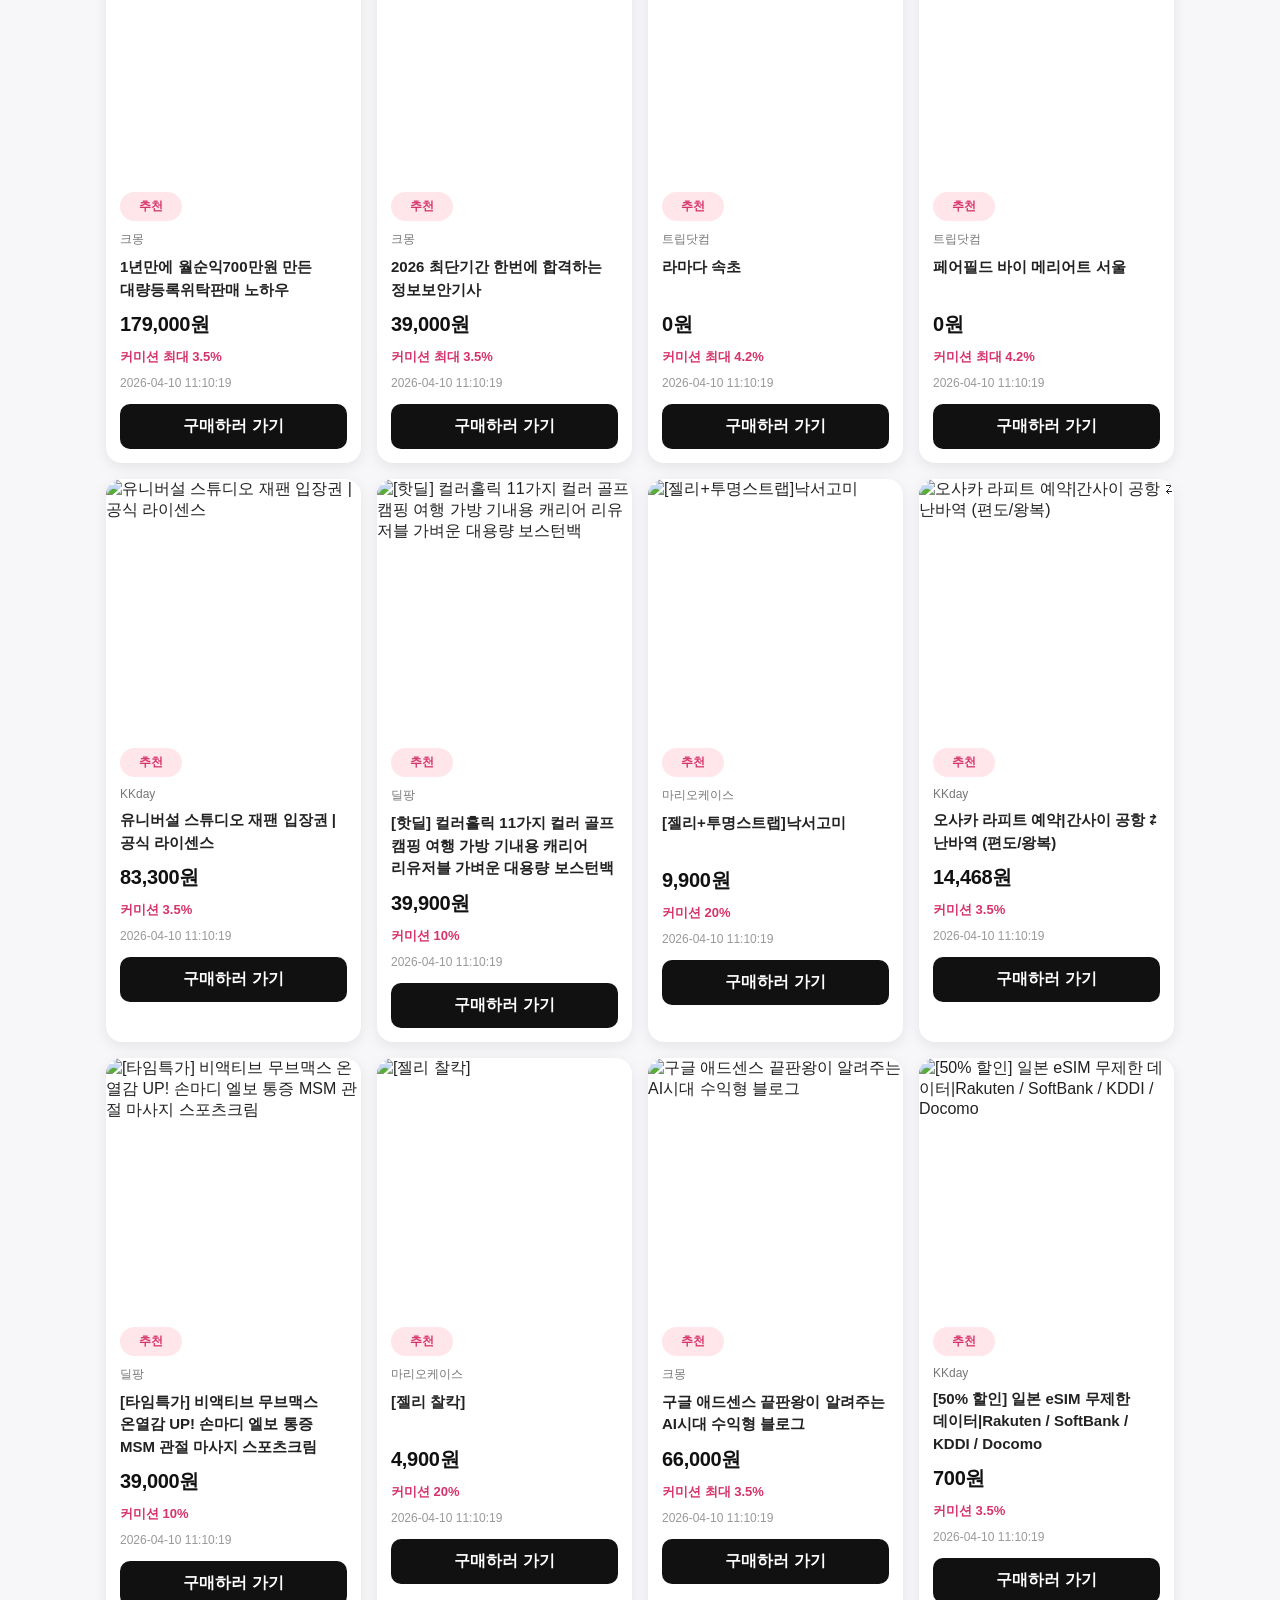
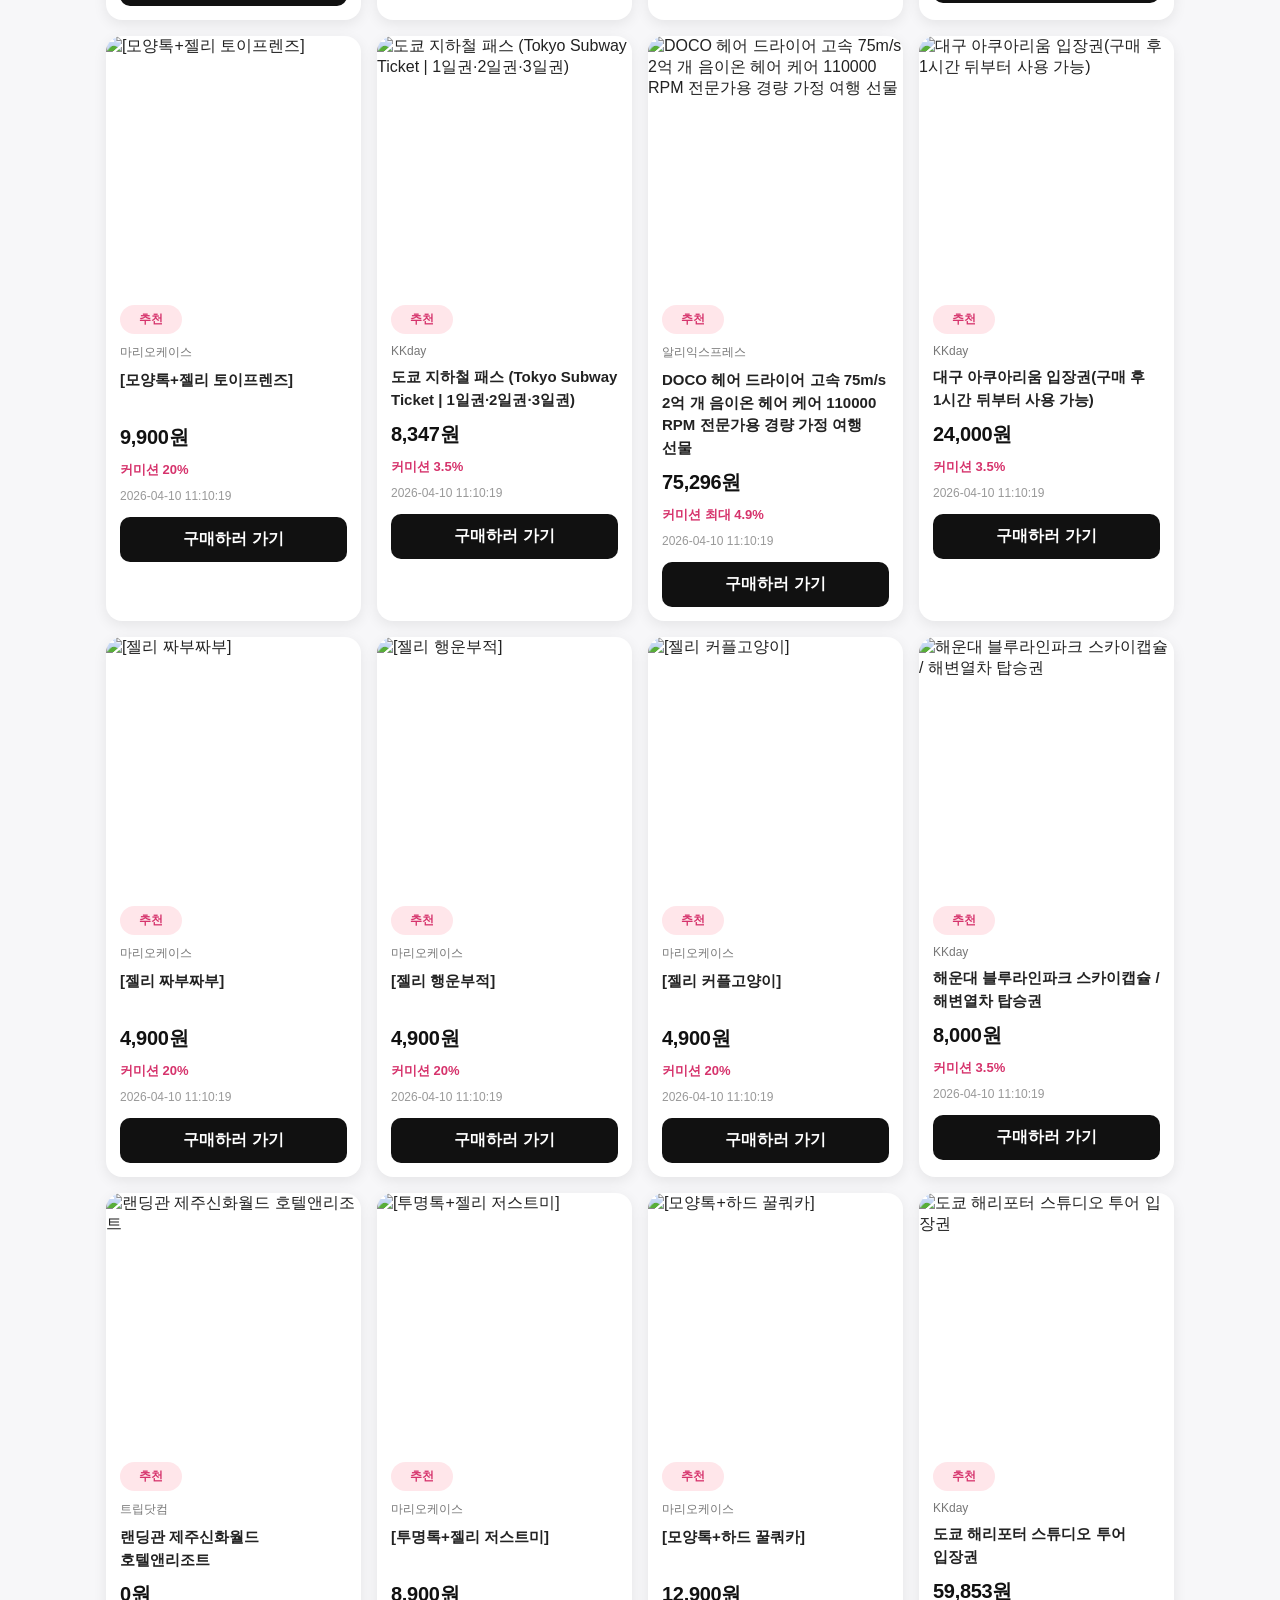
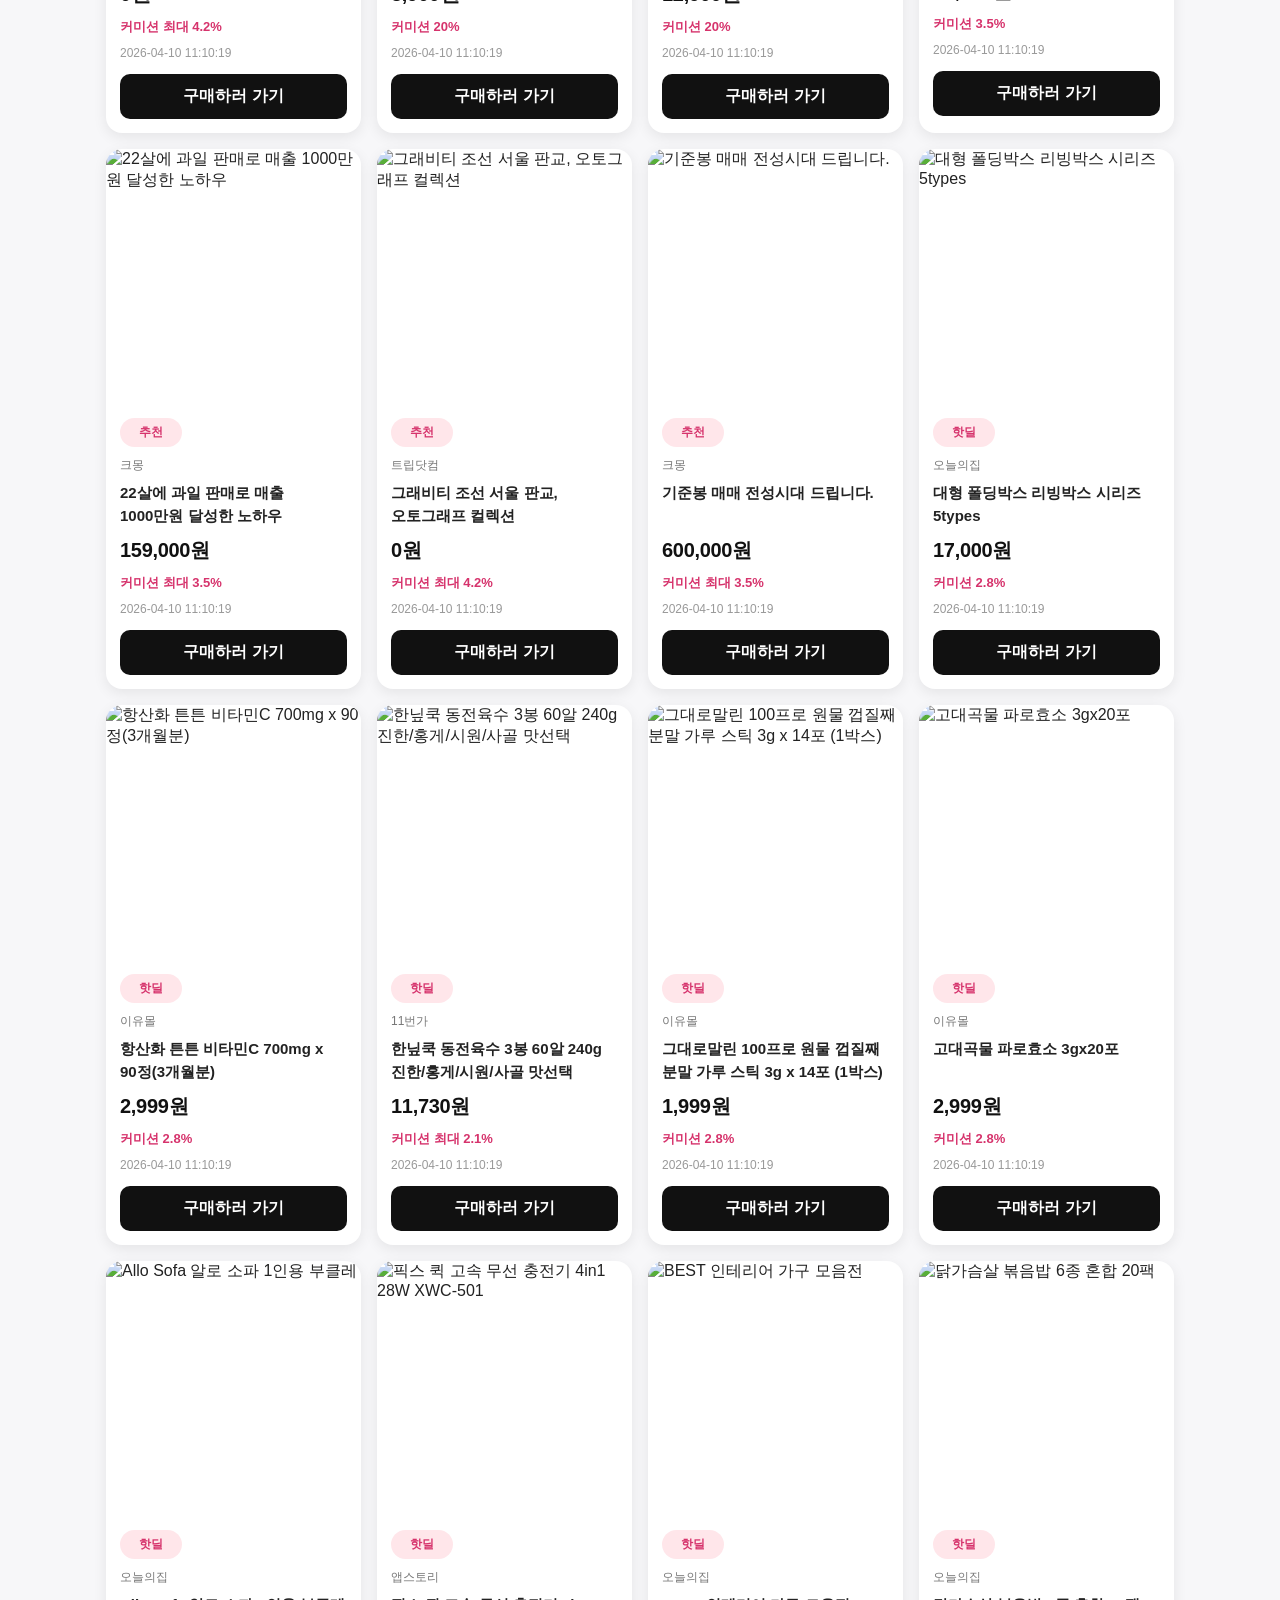
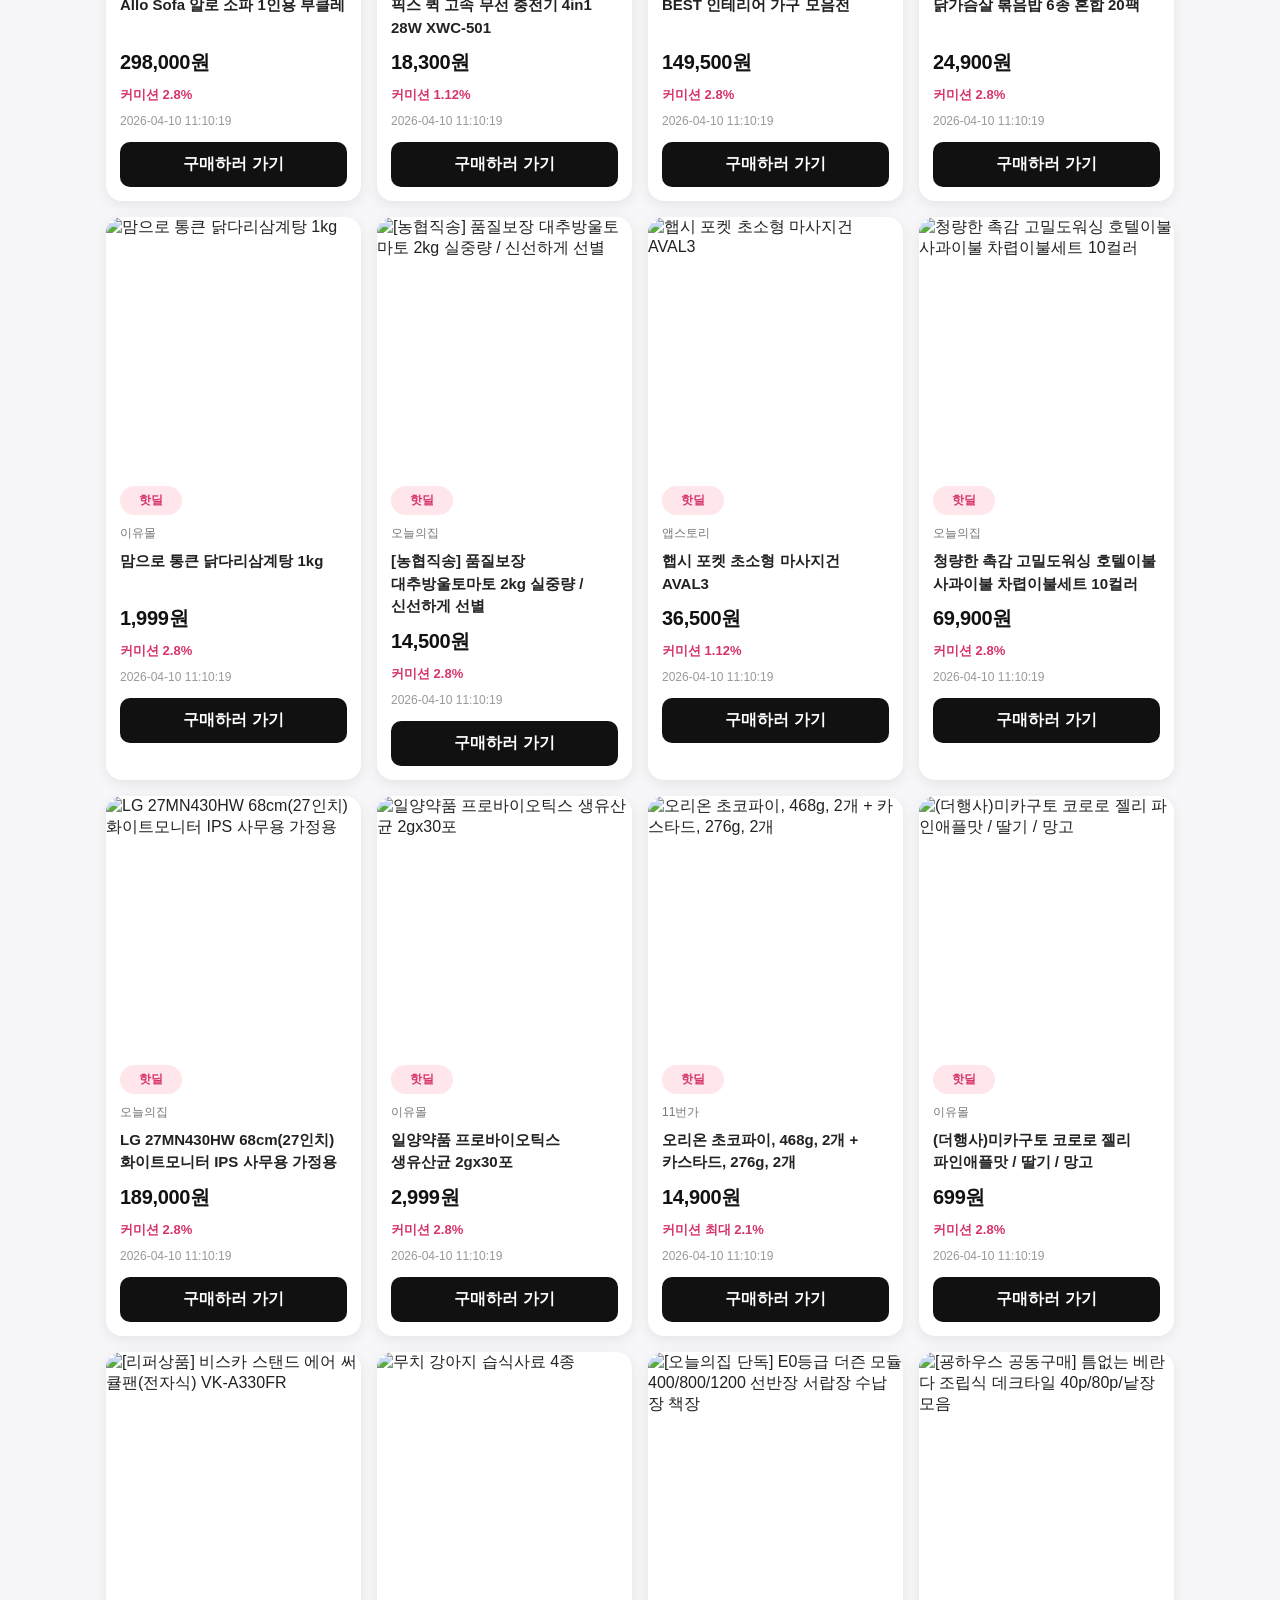
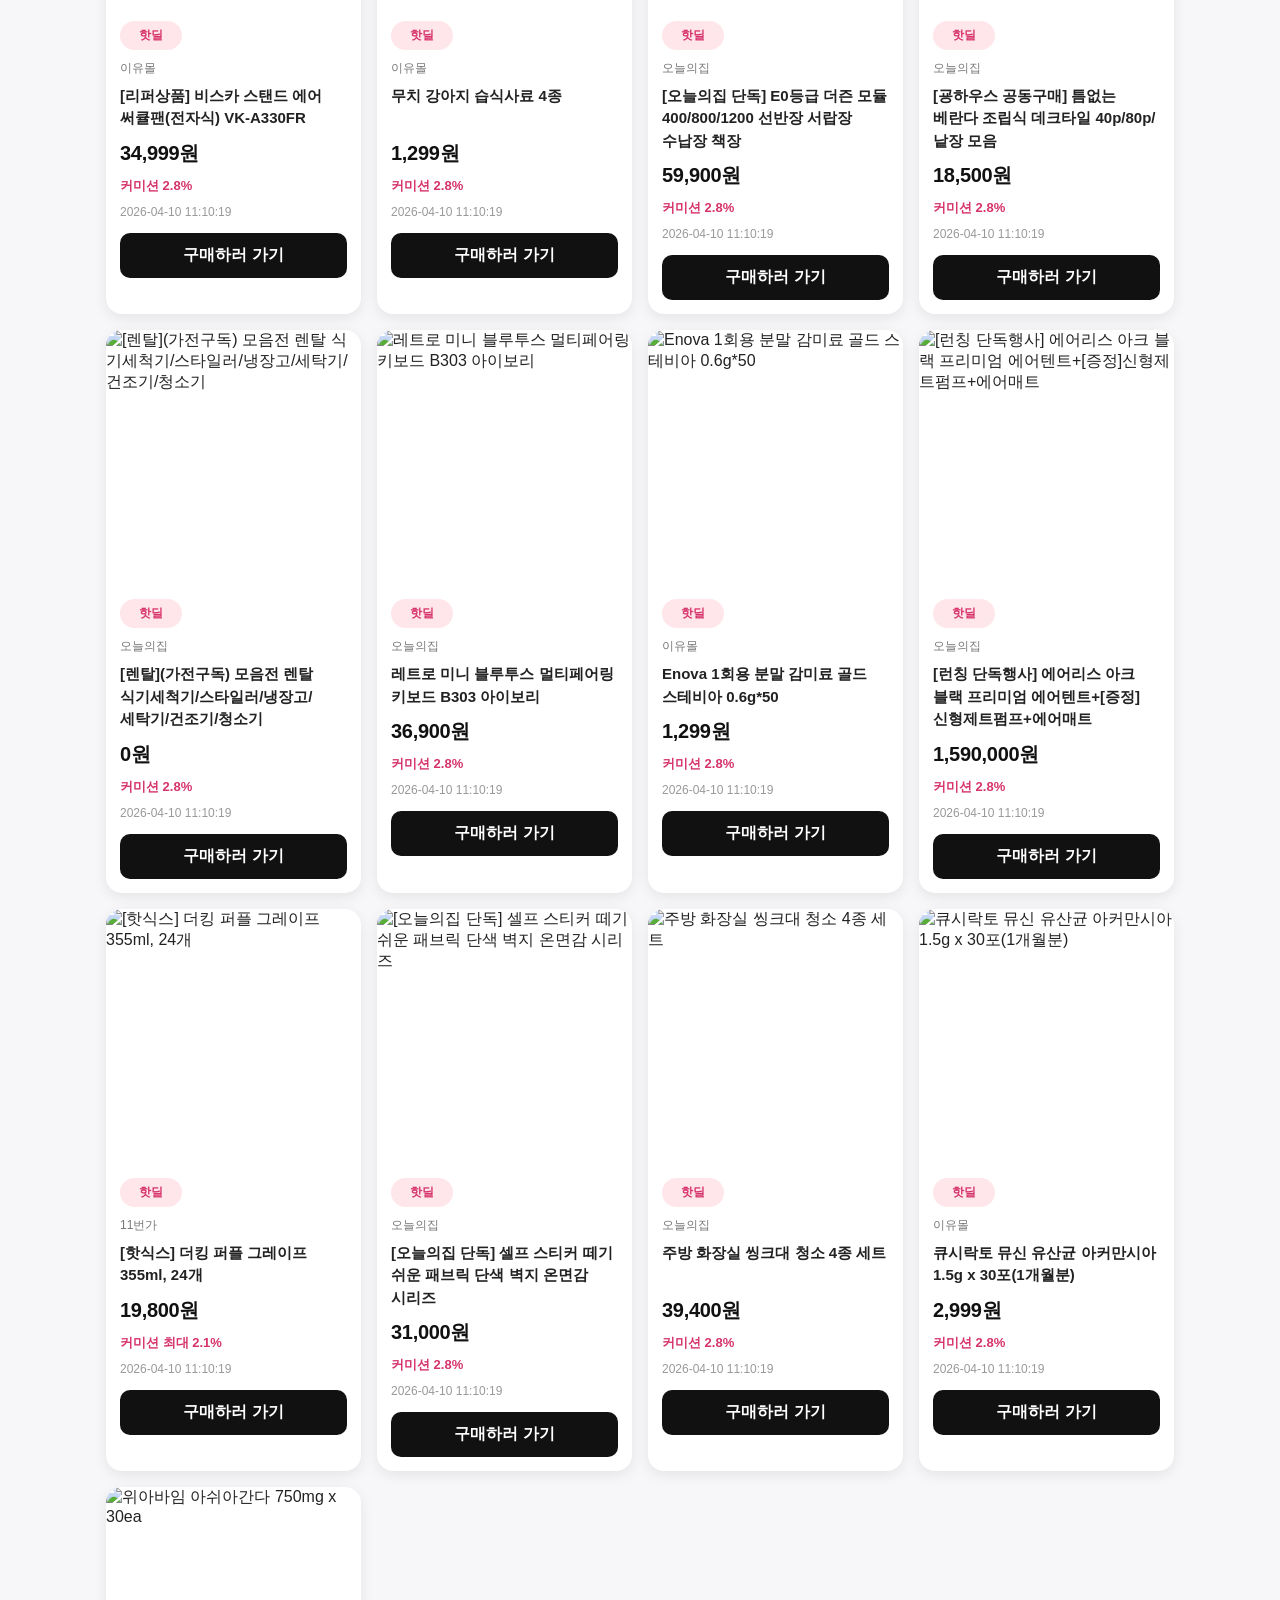
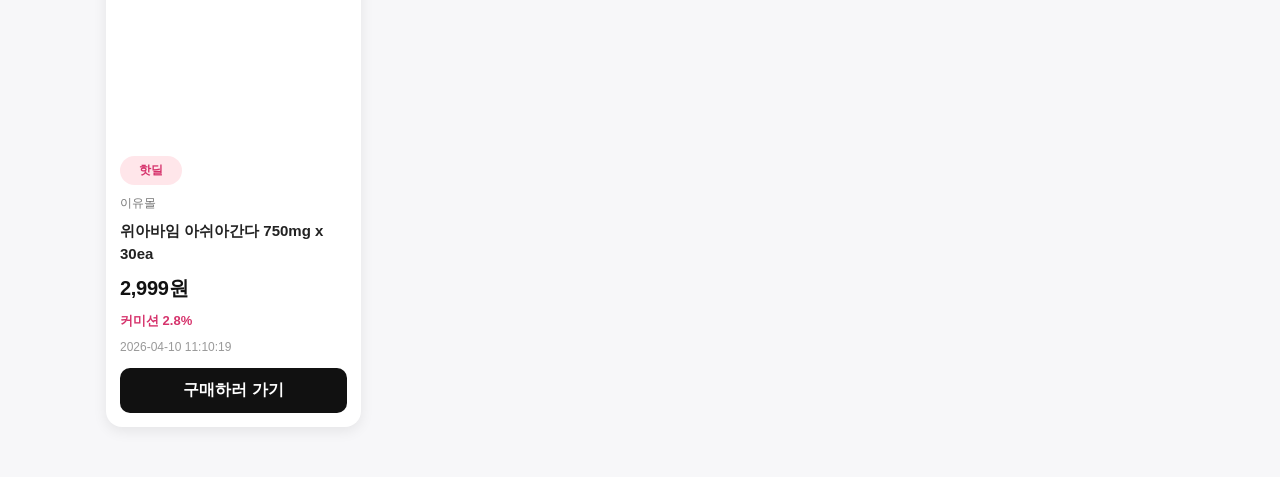
==== commit 31354895: "auto update deals" ====
--- a/index.html
+++ b/index.html
@@ -23,6 +23,13 @@
           placeholder="상품명이나 몰 이름으로 검색해보세요"
         />
       </div>
+      <div class="sort-wrap">
+  <select id="sort-select" class="sort-select">
+    <option value="latest">최신순</option>
+    <option value="priceLow">가격 낮은 순</option>
+    <option value="priceHigh">가격 높은 순</option>
+  </select>
+</div>
     </div>
   </header>
 
--- a/style.css
+++ b/style.css
@@ -277,4 +277,25 @@
 .category-button.active {
   background: #111;
   color: white;
+}
+.sort-wrap {
+  display: flex;
+  justify-content: center;
+  margin-top: 12px;
+}
+
+.sort-select {
+  width: 100%;
+  max-width: 220px;
+  padding: 12px 14px;
+  border: 1px solid #ddd;
+  border-radius: 12px;
+  font-size: 14px;
+  background: white;
+  outline: none;
+  box-shadow: 0 4px 10px rgba(0, 0, 0, 0.04);
+}
+
+.sort-select:focus {
+  border-color: #111;
 }
